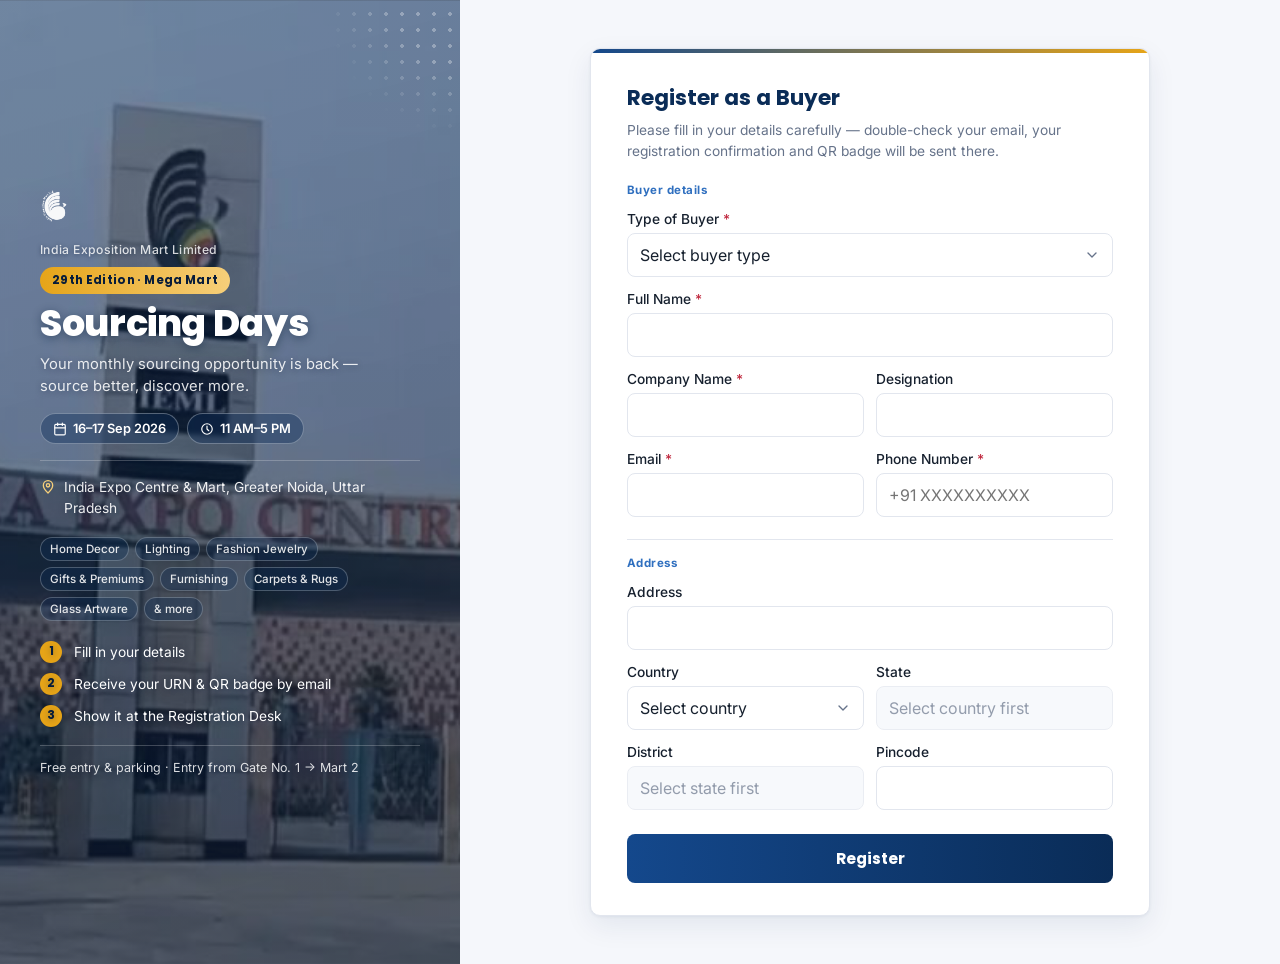
==== frontend-martdays/index.html @ 084cf0b5 "Fixing the styles" ====
<!DOCTYPE html>
<html lang="en">
<head>
  <meta charset="UTF-8" />
  <meta name="viewport" content="width=device-width, initial-scale=1.0, viewport-fit=cover" />
  <meta name="theme-color" content="#0a2c57" />
  <title>IEML Mart Sourcing Days — Buyer Registration</title>
  <link rel="icon" type="image/png" href="assets/ieml-logo.png" />
  <link rel="preconnect" href="https://fonts.googleapis.com" />
  <link rel="preconnect" href="https://fonts.gstatic.com" crossorigin />
  <link href="https://fonts.googleapis.com/css2?family=Poppins:wght@500;600;700;800&family=Inter:wght@400;500;600;700&display=swap" rel="stylesheet" />
  <link rel="stylesheet" href="css/style.css" />
</head>
<body>

  <div class="shell">

    <!-- IDENTITY PANEL -->
    <aside class="identity">
      <div class="identity-dots" aria-hidden="true"></div>

      <div class="identity-inner">
        <img src="assets/ieml-logo.png" alt="IEML" class="identity-logo" onerror="this.style.display='none'" />

        <p class="identity-kicker">India Exposition Mart Limited</p>

        <span class="identity-badge">29th Edition · Mega Mart</span>

        <h1 class="identity-title">Sourcing Days</h1>
        <p class="identity-tagline">Your monthly sourcing opportunity is back — source better, discover more.</p>

        <div class="identity-chips">
          <span class="chip chip-fill">
            <svg viewBox="0 0 24 24" fill="none" stroke="currentColor" stroke-width="2" stroke-linecap="round" stroke-linejoin="round"><rect x="3" y="4" width="18" height="18" rx="2"/><path d="M16 2v4M8 2v4M3 10h18"/></svg>
            16&ndash;17 Sep 2026
          </span>
          <span class="chip chip-fill">
            <svg viewBox="0 0 24 24" fill="none" stroke="currentColor" stroke-width="2" stroke-linecap="round" stroke-linejoin="round"><circle cx="12" cy="12" r="9"/><path d="M12 7v5l3 3"/></svg>
            11 AM&ndash;5 PM
          </span>
        </div>

        <p class="identity-venue">
          <svg viewBox="0 0 24 24" fill="none" stroke="currentColor" stroke-width="2" stroke-linecap="round" stroke-linejoin="round"><path d="M12 21s7-6.1 7-11.5A7 7 0 0 0 5 9.5C5 14.9 12 21 12 21Z"/><circle cx="12" cy="9.5" r="2.5"/></svg>
          India Expo Centre &amp; Mart, Greater Noida, Uttar Pradesh
        </p>

        <div class="identity-categories">
          <span class="tag">Home Decor</span>
          <span class="tag">Lighting</span>
          <span class="tag">Fashion Jewelry</span>
          <span class="tag">Gifts &amp; Premiums</span>
          <span class="tag">Furnishing</span>
          <span class="tag">Carpets &amp; Rugs</span>
          <span class="tag">Glass Artware</span>
          <span class="tag">&amp; more</span>
        </div>

        <ol class="identity-steps">
          <li><span>1</span>Fill in your details</li>
          <li><span>2</span>Receive your URN &amp; QR badge by email</li>
          <li><span>3</span>Show it at the Registration Desk</li>
        </ol>

        <p class="identity-footer">Free entry &amp; parking · Entry from Gate No. 1 → Mart 2</p>
      </div>
    </aside>


    <!-- FORM PANEL -->
    <main class="panel">

      <section class="card" id="form-section">
        <h2>Register as a Buyer</h2>
        <p class="hint">Please fill in your details carefully — double-check your email, your registration confirmation and QR badge will be sent there.</p>

        <form id="register-form" novalidate>

          <div class="fieldset">
            <p class="fieldset-title">Buyer details</p>

            <label for="buyer_type">Type of Buyer <span class="req">*</span></label>
            <select id="buyer_type" name="buyer_type" required>
              <option value="" disabled selected>Select buyer type</option>
              <option value="Overseas buyers">Overseas buyers</option>
              <option value="Domestic volume buyers">Domestic volume buyers</option>
              <option value="Buying/Sourcing consultants">Buying/Sourcing consultants</option>
            </select>

            <label for="full_name">Full Name <span class="req">*</span></label>
            <input type="text" id="full_name" name="full_name" required maxlength="200" />

            <div class="form-row">
              <div>
                <label for="company_name">Company Name <span class="req">*</span></label>
                <input type="text" id="company_name" name="company_name" required maxlength="200" />
              </div>
              <div>
                <label for="designation">Designation</label>
                <input type="text" id="designation" name="designation" maxlength="200" />
              </div>
            </div>

            <div class="form-row">
              <div>
                <label for="email">Email <span class="req">*</span></label>
                <input type="email" id="email" name="email" required maxlength="200" />
              </div>
              <div>
                <label for="phone_number">Phone Number <span class="req">*</span></label>
                <input type="tel" id="phone_number" name="phone_number" required maxlength="20" placeholder="+91 XXXXXXXXXX" />
              </div>
            </div>
          </div>

          <div class="fieldset">
            <p class="fieldset-title">Address</p>

            <label for="address">Address</label>
            <input type="text" id="address" name="address" maxlength="500" />

            <div class="form-row">
              <div>
                <label for="country">Country</label>
                <select id="country" name="country">
                  <option value="" selected>Select country</option>
                </select>
              </div>
              <div>
                <label>State</label>
                <select id="state-select" disabled>
                  <option value="" selected>Select country first</option>
                </select>
                <input type="text" id="state-text" class="hidden" maxlength="100" placeholder="Enter state" />
              </div>
            </div>

            <div class="form-row">
              <div>
                <label>District</label>
                <select id="district-select" disabled>
                  <option value="" selected>Select state first</option>
                </select>
                <input type="text" id="district-text" class="hidden" maxlength="100" placeholder="Enter district" />
              </div>
              <div>
                <label for="pincode">Pincode</label>
                <input type="text" id="pincode" name="pincode" maxlength="20" />
              </div>
            </div>
          </div>

          <div id="form-error" class="form-error hidden"></div>

          <button type="submit" id="submit-btn" class="btn btn-primary btn-full">Register</button>
        </form>
      </section>

      <!-- SUCCESS -->
      <section class="card hidden" id="success-section">
        <div class="success-icon">✅</div>
        <h2>Registration Successful</h2>
        <p>Thank you, <strong id="success-name"></strong>! Your registration for IEML Mart Sourcing Days is confirmed.</p>
        <div class="urn-box">
          <span class="urn-label">Your Registration Number (URN)</span>
          <span class="urn-value" id="success-urn"></span>
        </div>
        <p class="hint">Please save this number. It will also be sent to <strong id="success-email"></strong> along with your QR badge.</p>
      </section>

    </main>
  </div>

  <script src="js/config.js"></script>
  <script src="js/location-data.js"></script>
  <script src="js/app.js"></script>
</body>
</html>
---- frontend-martdays/css/style.css ----
/* ==========================================================
   IEML Mart Sourcing Days — Public Registration Form
   Identity: IEML's own brand blue (from the India Exposition
   Mart Ltd. logo) + warm gold accent, paired with a bold
   rounded display face for the event identity and a clean
   sans for the working form itself.
   ========================================================== */

   :root {
    --blue: #14488c;
    --blue-dark: #0a2c57;
    --blue-deep: #071c3a;
    --blue-mid: #2f6fbf;
    --gold: #e6a418;
    --gold-soft: #f6cf7a;
    --success: #1a7a4c;
    --danger: #c0293f;
  
    --paper: #f5f7fb;
    --card-bg: #ffffff;
    --border: #e2e6ee;
    --ink: #16202e;
    --ink-muted: #66738a;
  
    --radius: 10px;
    --radius-sm: 8px;
    --shadow: 0 1px 3px rgba(10, 44, 87, 0.06), 0 10px 28px rgba(10, 44, 87, 0.08);
  
    --display: "Poppins", "Segoe UI", sans-serif;
    --sans: "Inter", -apple-system, BlinkMacSystemFont, "Segoe UI", Roboto, Arial, sans-serif;
  }
  
  * { box-sizing: border-box; -webkit-tap-highlight-color: transparent; }
  html { -webkit-text-size-adjust: 100%; text-size-adjust: 100%; }
  
  body {
    margin: 0;
    width: 100%;
    overflow-x: hidden;
    font-family: var(--sans);
    background: var(--paper);
    color: var(--ink);
  }
  
  /* ---------------- Shell / two-panel layout ---------------- */
  
  .shell {
    display: flex;
    flex-direction: column;
    min-height: 100vh;
  }
  
  .identity {
    position: relative;
    overflow: hidden;
    background: var(--blue-dark);
    /* Real gate photo, only lightly darkened this time — just enough
       blue tint for text contrast, photo stays clearly visible.
       Local asset, scoped to .identity only. */
    background-image:
      linear-gradient(165deg, rgba(10, 44, 87, 0.56) 0%, rgba(7, 28, 58, 0.64) 100%),
      url("../assets/expo-mart-gate.png");
    background-size: cover;
    background-position: center;
    color: #fff;
    padding: 28px 20px calc(28px + env(safe-area-inset-bottom));
    padding-top: calc(28px + env(safe-area-inset-top));
  }
  
  /* Soft decorative dot grid in the top-right corner. Purely
     ambient — never sits over text. */
  .identity-dots {
    position: absolute;
    top: -10px;
    right: -10px;
    width: 140px;
    height: 140px;
    background-image: radial-gradient(rgba(255, 255, 255, 0.3) 1.6px, transparent 1.6px);
    background-size: 16px 16px;
    -webkit-mask-image: radial-gradient(circle at top right, #000 40%, transparent 75%);
    mask-image: radial-gradient(circle at top right, #000 40%, transparent 75%);
    pointer-events: none;
  }
  
  .identity-inner {
    position: relative;
    max-width: 560px;
    margin: 0 auto;
  }
  
  .identity-logo {
    height: 32px;
    width: auto;
    margin-bottom: 16px;
    filter: brightness(0) invert(1);
    opacity: 0.95;
  }
  
  .identity-kicker {
    margin: 0 0 10px;
    font-size: 0.76rem;
    letter-spacing: 0.03em;
    color: rgba(255, 255, 255, 0.82);
    font-weight: 500;
    text-shadow: 0 1px 4px rgba(7, 28, 58, 0.5);
  }
  
  .identity-badge {
    display: inline-block;
    margin-bottom: 10px;
    padding: 5px 12px;
    border-radius: 999px;
    background: linear-gradient(90deg, var(--gold) 0%, var(--gold-soft) 100%);
    color: var(--blue-deep);
    font-family: var(--display);
    font-size: 0.72rem;
    font-weight: 700;
    letter-spacing: 0.03em;
  }
  
  .identity-title {
    font-family: var(--display);
    font-weight: 800;
    font-size: 2.3rem;
    line-height: 1.08;
    letter-spacing: -0.01em;
    margin: 0 0 10px;
    text-shadow: 0 2px 10px rgba(7, 28, 58, 0.45);
  }
  
  .identity-tagline {
    margin: 0 0 16px;
    max-width: 40ch;
    font-size: 0.92rem;
    line-height: 1.5;
    color: rgba(255, 255, 255, 0.88);
    text-shadow: 0 1px 6px rgba(7, 28, 58, 0.4);
  }
  
  /* Small framed photo — a genuine venue shot, kept at its own
     natural size and cropped into a wide card rather than
     stretched full-bleed (it's a small source image; blowing it
     up any further would look soft/pixelated). */
  
  .identity-chips {
    display: flex;
    flex-wrap: wrap;
    gap: 8px;
    margin-bottom: 16px;
  }
  
  .chip {
    display: inline-flex;
    align-items: center;
    gap: 6px;
    font-family: var(--sans);
    font-weight: 600;
    font-size: 0.8rem;
    padding: 7px 12px;
    border-radius: 999px;
  }
  
  .chip svg { width: 14px; height: 14px; flex-shrink: 0; }
  
  .chip-fill {
    background: rgba(10, 44, 87, 0.4);
    border: 1px solid rgba(255, 255, 255, 0.3);
    color: #fff;
    -webkit-backdrop-filter: blur(2px);
    backdrop-filter: blur(2px);
  }
  
  .identity-venue {
    display: flex;
    align-items: flex-start;
    gap: 8px;
    margin: 0 0 18px;
    padding-top: 16px;
    border-top: 1px solid rgba(255, 255, 255, 0.22);
    font-size: 0.86rem;
    line-height: 1.5;
    color: rgba(255, 255, 255, 0.92);
    text-shadow: 0 1px 6px rgba(7, 28, 58, 0.4);
  }
  
  .identity-venue svg {
    width: 16px;
    height: 16px;
    flex-shrink: 0;
    margin-top: 2px;
    color: var(--gold-soft);
  }
  
  .identity-categories {
    display: flex;
    flex-wrap: wrap;
    gap: 6px;
    margin-bottom: 20px;
  }
  
  .identity-categories .tag {
    font-size: 0.72rem;
    font-weight: 500;
    padding: 4px 9px;
    border-radius: 999px;
    background: rgba(10, 44, 87, 0.32);
    border: 1px solid rgba(255, 255, 255, 0.24);
    color: rgba(255, 255, 255, 0.88);
  }
  
  .identity-steps {
    list-style: none;
    margin: 0 0 18px;
    padding: 0;
    display: flex;
    flex-direction: column;
    gap: 10px;
  }
  
  .identity-steps li {
    display: flex;
    align-items: center;
    gap: 12px;
    font-size: 0.86rem;
    color: #fff;
    text-shadow: 0 1px 6px rgba(7, 28, 58, 0.4);
  }
  
  .identity-steps span {
    flex-shrink: 0;
    width: 22px;
    height: 22px;
    border-radius: 50%;
    background: var(--gold);
    color: var(--blue-deep);
    font-family: var(--display);
    font-weight: 700;
    font-size: 0.74rem;
    display: flex;
    align-items: center;
    justify-content: center;
  }
  
  .identity-footer {
    margin: 0;
    padding-top: 14px;
    border-top: 1px solid rgba(255, 255, 255, 0.22);
    font-size: 0.78rem;
    color: rgba(255, 255, 255, 0.85);
    text-shadow: 0 1px 6px rgba(7, 28, 58, 0.4);
  }
  
  .panel {
    flex: 1;
    padding: 20px 16px calc(40px + env(safe-area-inset-bottom));
    padding-left: calc(16px + env(safe-area-inset-left));
    padding-right: calc(16px + env(safe-area-inset-right));
  }
  
  /* ---------------- Card / form ---------------- */
  
  .card {
    position: relative;
    max-width: 560px;
    margin: 0 auto;
    background: var(--card-bg);
    border: 1px solid var(--border);
    border-radius: var(--radius);
    box-shadow: var(--shadow);
    padding: 24px 20px;
    overflow: hidden;
  }
  
  .card::before {
    content: "";
    position: absolute;
    top: 0; left: 0; right: 0;
    height: 4px;
    background: linear-gradient(90deg, var(--blue) 0%, var(--gold) 100%);
  }
  
  .card h2 {
    margin: 0 0 6px;
    font-family: var(--display);
    font-weight: 700;
    font-size: 1.35rem;
    color: var(--blue-dark);
  }
  
  .hint {
    color: var(--ink-muted);
    font-size: 0.86rem;
    line-height: 1.5;
    margin: 0 0 4px;
  }
  
  .fieldset {
    margin-top: 22px;
    padding-top: 16px;
    border-top: 1px solid var(--border);
  }
  
  .fieldset:first-of-type {
    border-top: none;
    padding-top: 0;
  }
  
  .fieldset-title {
    margin: 0 0 4px;
    font-size: 0.72rem;
    font-weight: 700;
    letter-spacing: 0.04em;
    color: var(--blue-mid);
  }
  
  label {
    display: block;
    margin: 14px 0 6px;
    font-size: 0.86rem;
    font-weight: 500;
    color: var(--ink);
  }
  
  .req { color: var(--danger); }
  
  input, select {
    width: 100%;
    min-height: 44px;
    padding: 10px 12px;
    border: 1px solid var(--border);
    border-radius: var(--radius-sm);
    font-size: 16px; /* keeps iOS Safari from auto-zooming on focus */
    font-family: inherit;
    background: #fff;
    color: var(--ink);
    -webkit-appearance: none;
    appearance: none;
  }
  
  select {
    background-image: url("data:image/svg+xml;charset=UTF-8,%3Csvg xmlns='http://www.w3.org/2000/svg' viewBox='0 0 24 24' fill='none' stroke='%2366738a' stroke-width='2' stroke-linecap='round' stroke-linejoin='round'%3E%3Cpolyline points='6 9 12 15 18 9'%3E%3C/polyline%3E%3C/svg%3E");
    background-repeat: no-repeat;
    background-position: right 12px center;
    background-size: 16px;
    padding-right: 34px;
  }
  
  input:focus, select:focus {
    outline: none;
    border-color: var(--blue-mid);
    box-shadow: 0 0 0 3px rgba(20, 72, 140, 0.1);
  }
  
  input:disabled, select:disabled {
    background: var(--paper);
    color: var(--ink-muted);
    cursor: not-allowed;
  }
  
  .form-row {
    display: grid;
    grid-template-columns: 1fr 1fr;
    gap: 12px;
  }
  
  .btn {
    cursor: pointer;
    border: none;
    border-radius: var(--radius-sm);
    padding: 13px 20px;
    min-height: 48px;
    font-size: 0.96rem;
    font-weight: 700;
    font-family: var(--display);
    touch-action: manipulation;
    transition: filter 0.15s ease, transform 0.05s ease;
  }
  
  .btn-primary {
    background: linear-gradient(90deg, var(--blue) 0%, var(--blue-dark) 100%);
    color: #fff;
  }
  
  .btn-primary:hover { filter: brightness(1.1); }
  .btn-primary:active { transform: translateY(1px); }
  
  .btn-primary:disabled {
    opacity: 0.6;
    cursor: not-allowed;
  }
  
  .btn-full {
    width: 100%;
    margin-top: 24px;
  }
  
  .form-error {
    margin-top: 14px;
    padding: 10px 12px;
    border-radius: var(--radius-sm);
    background: #fdecee;
    border: 1px solid #f3c2c9;
    color: var(--danger);
    font-size: 0.88rem;
  }
  
  .hidden { display: none !important; }
  
  /* ---------------- Success ---------------- */
  
  .success-icon {
    font-size: 2.2rem;
    text-align: center;
  }
  
  #success-section h2 { text-align: center; }
  #success-section p { text-align: center; }
  
  .urn-box {
    margin: 20px 0;
    padding: 18px;
    border-radius: var(--radius);
    background: var(--paper);
    border: 1px dashed var(--gold);
    text-align: center;
  }
  
  .urn-label {
    display: block;
    font-size: 0.76rem;
    letter-spacing: 0.03em;
    color: var(--ink-muted);
    margin-bottom: 8px;
  }
  
  .urn-value {
    display: block;
    font-family: var(--display);
    font-size: 1.7rem;
    font-weight: 700;
    letter-spacing: 1px;
    color: var(--blue-dark);
  }
  
  /* ---------------- Responsive ---------------- */
  
  @media (max-width: 899px) {
    /* Hero-style identity band: shorter, rounded bottom corners,
       photo cropped a touch higher so faces/logos in the source
       photo aren't cut off on a narrow strip. */
    .identity {
      padding: 24px 20px 44px;
      padding-top: calc(24px + env(safe-area-inset-top));
      border-radius: 0 0 22px 22px;
      background-position: center 30%;
    }
  
    .identity-title { font-size: 1.7rem; }
    .identity-tagline { display: none; }
    .identity-photo { display: none; }
    .identity-categories { display: none; }
  
    .identity-venue { margin-bottom: 16px; }
  
    .identity-steps { gap: 8px; margin-bottom: 14px; }
    .identity-steps li { font-size: 0.82rem; }
    .identity-steps span { width: 20px; height: 20px; font-size: 0.72rem; }
  
    .identity-footer { font-size: 0.74rem; }
  
    /* Card floats up over the rounded identity band, like a bottom
       sheet — reads as one deliberate composition on a phone instead
       of two flat stacked blocks. */
    .panel {
      margin-top: -26px;
      padding-top: 0;
    }
  
    .card {
      border-radius: 16px;
      box-shadow: 0 4px 10px rgba(10, 44, 87, 0.1), 0 16px 32px rgba(10, 44, 87, 0.14);
      padding: 22px 18px;
    }
  }
  
  @media (max-width: 480px) {
    .form-row { grid-template-columns: 1fr; }
    .identity { padding-bottom: 38px; }
    .identity-chips { gap: 6px; }
    .chip { font-size: 0.76rem; padding: 6px 10px; }
  }
  
  @media (min-width: 900px) {
    .shell {
      flex-direction: row;
      align-items: stretch;
    }
  
    .identity {
      width: 42%;
      max-width: 460px;
      display: flex;
      align-items: center;
      padding: 48px 40px;
    }
  
    .identity-inner { max-width: none; }
  
    .panel {
      flex: 1;
      display: flex;
      align-items: center;
      justify-content: center;
      padding: 48px 40px;
    }
  
    .card { padding: 32px 36px; }
  }
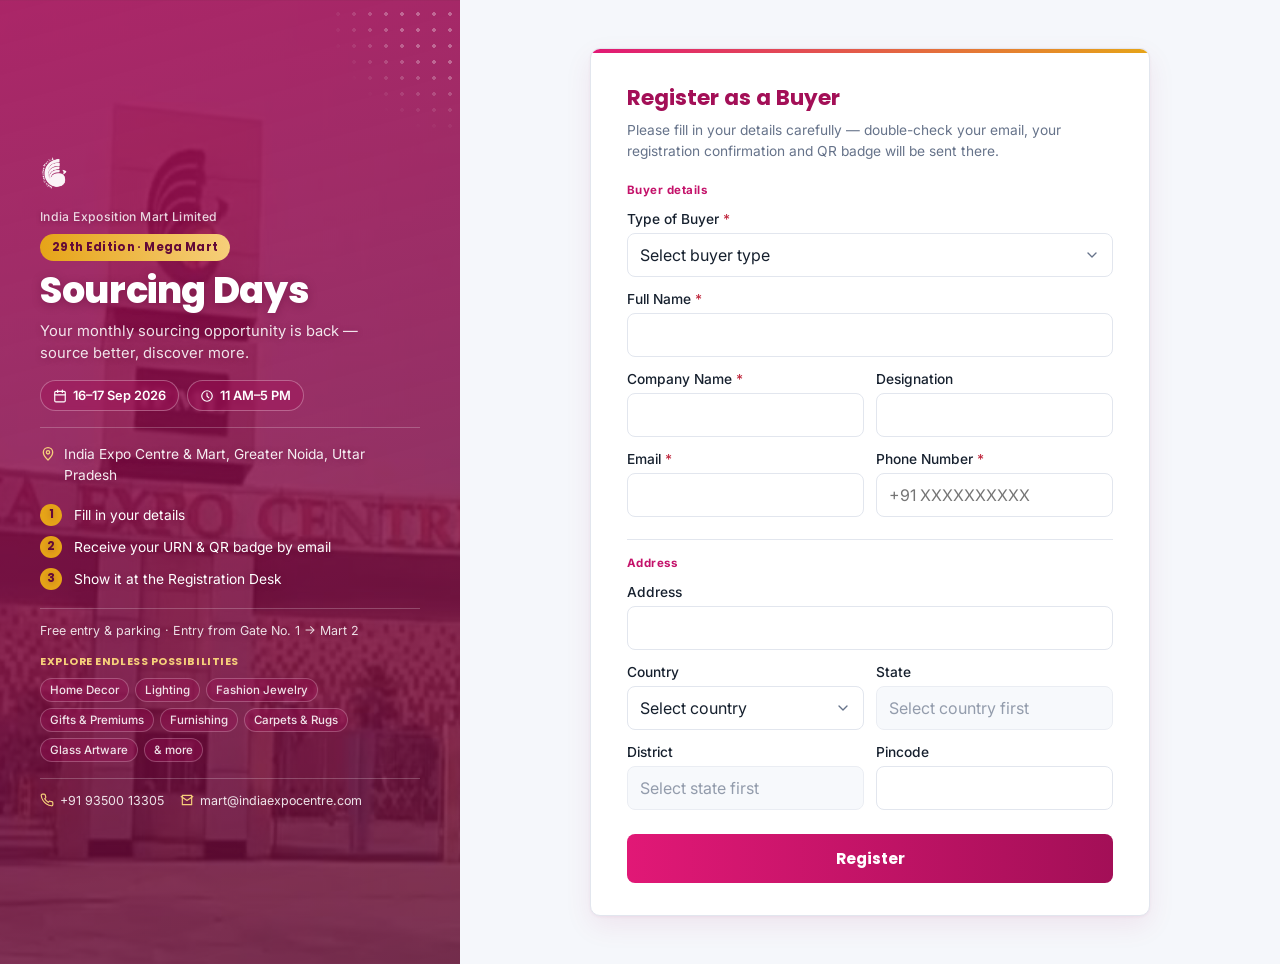
==== commit fee24fb3: "Matching it with the theme of mart days" ====
--- a/frontend-martdays/index.html
+++ b/frontend-martdays/index.html
@@ -45,17 +45,6 @@
           India Expo Centre &amp; Mart, Greater Noida, Uttar Pradesh
         </p>
 
-        <div class="identity-categories">
-          <span class="tag">Home Decor</span>
-          <span class="tag">Lighting</span>
-          <span class="tag">Fashion Jewelry</span>
-          <span class="tag">Gifts &amp; Premiums</span>
-          <span class="tag">Furnishing</span>
-          <span class="tag">Carpets &amp; Rugs</span>
-          <span class="tag">Glass Artware</span>
-          <span class="tag">&amp; more</span>
-        </div>
-
         <ol class="identity-steps">
           <li><span>1</span>Fill in your details</li>
           <li><span>2</span>Receive your URN &amp; QR badge by email</li>
@@ -63,6 +52,31 @@
         </ol>
 
         <p class="identity-footer">Free entry &amp; parking · Entry from Gate No. 1 → Mart 2</p>
+
+        <div class="identity-categories-block">
+          <p class="identity-categories-label">Explore Endless Possibilities</p>
+          <div class="identity-categories">
+            <span class="tag">Home Decor</span>
+            <span class="tag">Lighting</span>
+            <span class="tag">Fashion Jewelry</span>
+            <span class="tag">Gifts &amp; Premiums</span>
+            <span class="tag">Furnishing</span>
+            <span class="tag">Carpets &amp; Rugs</span>
+            <span class="tag">Glass Artware</span>
+            <span class="tag">&amp; more</span>
+          </div>
+        </div>
+
+        <div class="identity-contact">
+          <a href="tel:+919350013305">
+            <svg viewBox="0 0 24 24" fill="none" stroke="currentColor" stroke-width="2" stroke-linecap="round" stroke-linejoin="round"><path d="M22 16.92v3a2 2 0 0 1-2.18 2 19.79 19.79 0 0 1-8.63-3.07 19.5 19.5 0 0 1-6-6 19.79 19.79 0 0 1-3.07-8.67A2 2 0 0 1 4.11 2h3a2 2 0 0 1 2 1.72c.127.96.361 1.903.7 2.81a2 2 0 0 1-.45 2.11L8.09 9.91a16 16 0 0 0 6 6l1.27-1.27a2 2 0 0 1 2.11-.45c.907.339 1.85.573 2.81.7A2 2 0 0 1 22 16.92z"/></svg>
+            +91 93500 13305
+          </a>
+          <a href="mailto:mart@indiaexpocentre.com">
+            <svg viewBox="0 0 24 24" fill="none" stroke="currentColor" stroke-width="2" stroke-linecap="round" stroke-linejoin="round"><path d="M4 4h16v16H4z"/><path d="m22 6-10 7L2 6"/></svg>
+            mart@indiaexpocentre.com
+          </a>
+        </div>
       </div>
     </aside>
 
--- a/frontend-martdays/css/style.css
+++ b/frontend-martdays/css/style.css
@@ -7,10 +7,10 @@
    ========================================================== */
 
    :root {
-    --blue: #14488c;
-    --blue-dark: #0a2c57;
-    --blue-deep: #071c3a;
-    --blue-mid: #2f6fbf;
+    --blue: #e11876;
+    --blue-dark: #a30f57;
+    --blue-deep: #620a38;
+    --blue-mid: #c4126a;
     --gold: #e6a418;
     --gold-soft: #f6cf7a;
     --success: #1a7a4c;
@@ -24,7 +24,7 @@
   
     --radius: 10px;
     --radius-sm: 8px;
-    --shadow: 0 1px 3px rgba(10, 44, 87, 0.06), 0 10px 28px rgba(10, 44, 87, 0.08);
+    --shadow: 0 1px 3px rgba(163, 15, 87, 0.06), 0 10px 28px rgba(163, 15, 87, 0.08);
   
     --display: "Poppins", "Segoe UI", sans-serif;
     --sans: "Inter", -apple-system, BlinkMacSystemFont, "Segoe UI", Roboto, Arial, sans-serif;
@@ -58,7 +58,7 @@
        blue tint for text contrast, photo stays clearly visible.
        Local asset, scoped to .identity only. */
     background-image:
-      linear-gradient(165deg, rgba(10, 44, 87, 0.56) 0%, rgba(7, 28, 58, 0.64) 100%),
+      linear-gradient(165deg, rgba(163, 15, 87, 0.90) 0%, rgba(98, 10, 56, 0.76) 100%),
       url("../assets/expo-mart-gate.png");
     background-size: cover;
     background-position: center;
@@ -102,7 +102,7 @@
     letter-spacing: 0.03em;
     color: rgba(255, 255, 255, 0.82);
     font-weight: 500;
-    text-shadow: 0 1px 4px rgba(7, 28, 58, 0.5);
+    text-shadow: 0 1px 4px rgba(98, 10, 56, 0.5);
   }
   
   .identity-badge {
@@ -125,7 +125,7 @@
     line-height: 1.08;
     letter-spacing: -0.01em;
     margin: 0 0 10px;
-    text-shadow: 0 2px 10px rgba(7, 28, 58, 0.45);
+    text-shadow: 0 2px 10px rgba(98, 10, 56, 0.45);
   }
   
   .identity-tagline {
@@ -134,7 +134,7 @@
     font-size: 0.92rem;
     line-height: 1.5;
     color: rgba(255, 255, 255, 0.88);
-    text-shadow: 0 1px 6px rgba(7, 28, 58, 0.4);
+    text-shadow: 0 1px 6px rgba(98, 10, 56, 0.4);
   }
   
   /* Small framed photo — a genuine venue shot, kept at its own
@@ -163,7 +163,7 @@
   .chip svg { width: 14px; height: 14px; flex-shrink: 0; }
   
   .chip-fill {
-    background: rgba(10, 44, 87, 0.4);
+    background: rgba(163, 15, 87, 0.4);
     border: 1px solid rgba(255, 255, 255, 0.3);
     color: #fff;
     -webkit-backdrop-filter: blur(2px);
@@ -180,7 +180,7 @@
     font-size: 0.86rem;
     line-height: 1.5;
     color: rgba(255, 255, 255, 0.92);
-    text-shadow: 0 1px 6px rgba(7, 28, 58, 0.4);
+    text-shadow: 0 1px 6px rgba(98, 10, 56, 0.4);
   }
   
   .identity-venue svg {
@@ -195,7 +195,6 @@
     display: flex;
     flex-wrap: wrap;
     gap: 6px;
-    margin-bottom: 20px;
   }
   
   .identity-categories .tag {
@@ -203,7 +202,7 @@
     font-weight: 500;
     padding: 4px 9px;
     border-radius: 999px;
-    background: rgba(10, 44, 87, 0.32);
+    background: rgba(163, 15, 87, 0.32);
     border: 1px solid rgba(255, 255, 255, 0.24);
     color: rgba(255, 255, 255, 0.88);
   }
@@ -223,7 +222,7 @@
     gap: 12px;
     font-size: 0.86rem;
     color: #fff;
-    text-shadow: 0 1px 6px rgba(7, 28, 58, 0.4);
+    text-shadow: 0 1px 6px rgba(98, 10, 56, 0.4);
   }
   
   .identity-steps span {
@@ -242,14 +241,54 @@
   }
   
   .identity-footer {
-    margin: 0;
+    margin: 0 0 16px;
     padding-top: 14px;
     border-top: 1px solid rgba(255, 255, 255, 0.22);
     font-size: 0.78rem;
     color: rgba(255, 255, 255, 0.85);
-    text-shadow: 0 1px 6px rgba(7, 28, 58, 0.4);
-  }
-  
+    text-shadow: 0 1px 6px rgba(98, 10, 56, 0.4);
+  }
+
+  .identity-categories-block {
+    margin-bottom: 16px;
+  }
+
+  .identity-categories-label {
+    margin: 0 0 8px;
+    font-family: var(--display);
+    font-size: 0.68rem;
+    font-weight: 700;
+    letter-spacing: 0.05em;
+    text-transform: uppercase;
+    color: var(--gold-soft);
+  }
+
+  .identity-contact {
+    display: flex;
+    flex-wrap: wrap;
+    gap: 4px 16px;
+    padding-top: 14px;
+    border-top: 1px solid rgba(255, 255, 255, 0.22);
+  }
+
+  .identity-contact a {
+    display: inline-flex;
+    align-items: center;
+    gap: 6px;
+    font-size: 0.78rem;
+    color: rgba(255, 255, 255, 0.88);
+    text-decoration: none;
+  }
+
+  .identity-contact a:hover { color: #fff; }
+
+  .identity-contact svg {
+    width: 14px;
+    height: 14px;
+    flex-shrink: 0;
+    color: var(--gold-soft);
+  }
+
   .panel {
     flex: 1;
     padding: 20px 16px calc(40px + env(safe-area-inset-bottom));
@@ -458,7 +497,8 @@
     .identity-title { font-size: 1.7rem; }
     .identity-tagline { display: none; }
     .identity-photo { display: none; }
-    .identity-categories { display: none; }
+    .identity-categories-block { display: none; }
+    .identity-contact { display: none; }
   
     .identity-venue { margin-bottom: 16px; }
   
@@ -478,7 +518,7 @@
   
     .card {
       border-radius: 16px;
-      box-shadow: 0 4px 10px rgba(10, 44, 87, 0.1), 0 16px 32px rgba(10, 44, 87, 0.14);
+      box-shadow: 0 4px 10px rgba(163, 15, 87, 0.1), 0 16px 32px rgba(163, 15, 87, 0.14);
       padding: 22px 18px;
     }
   }
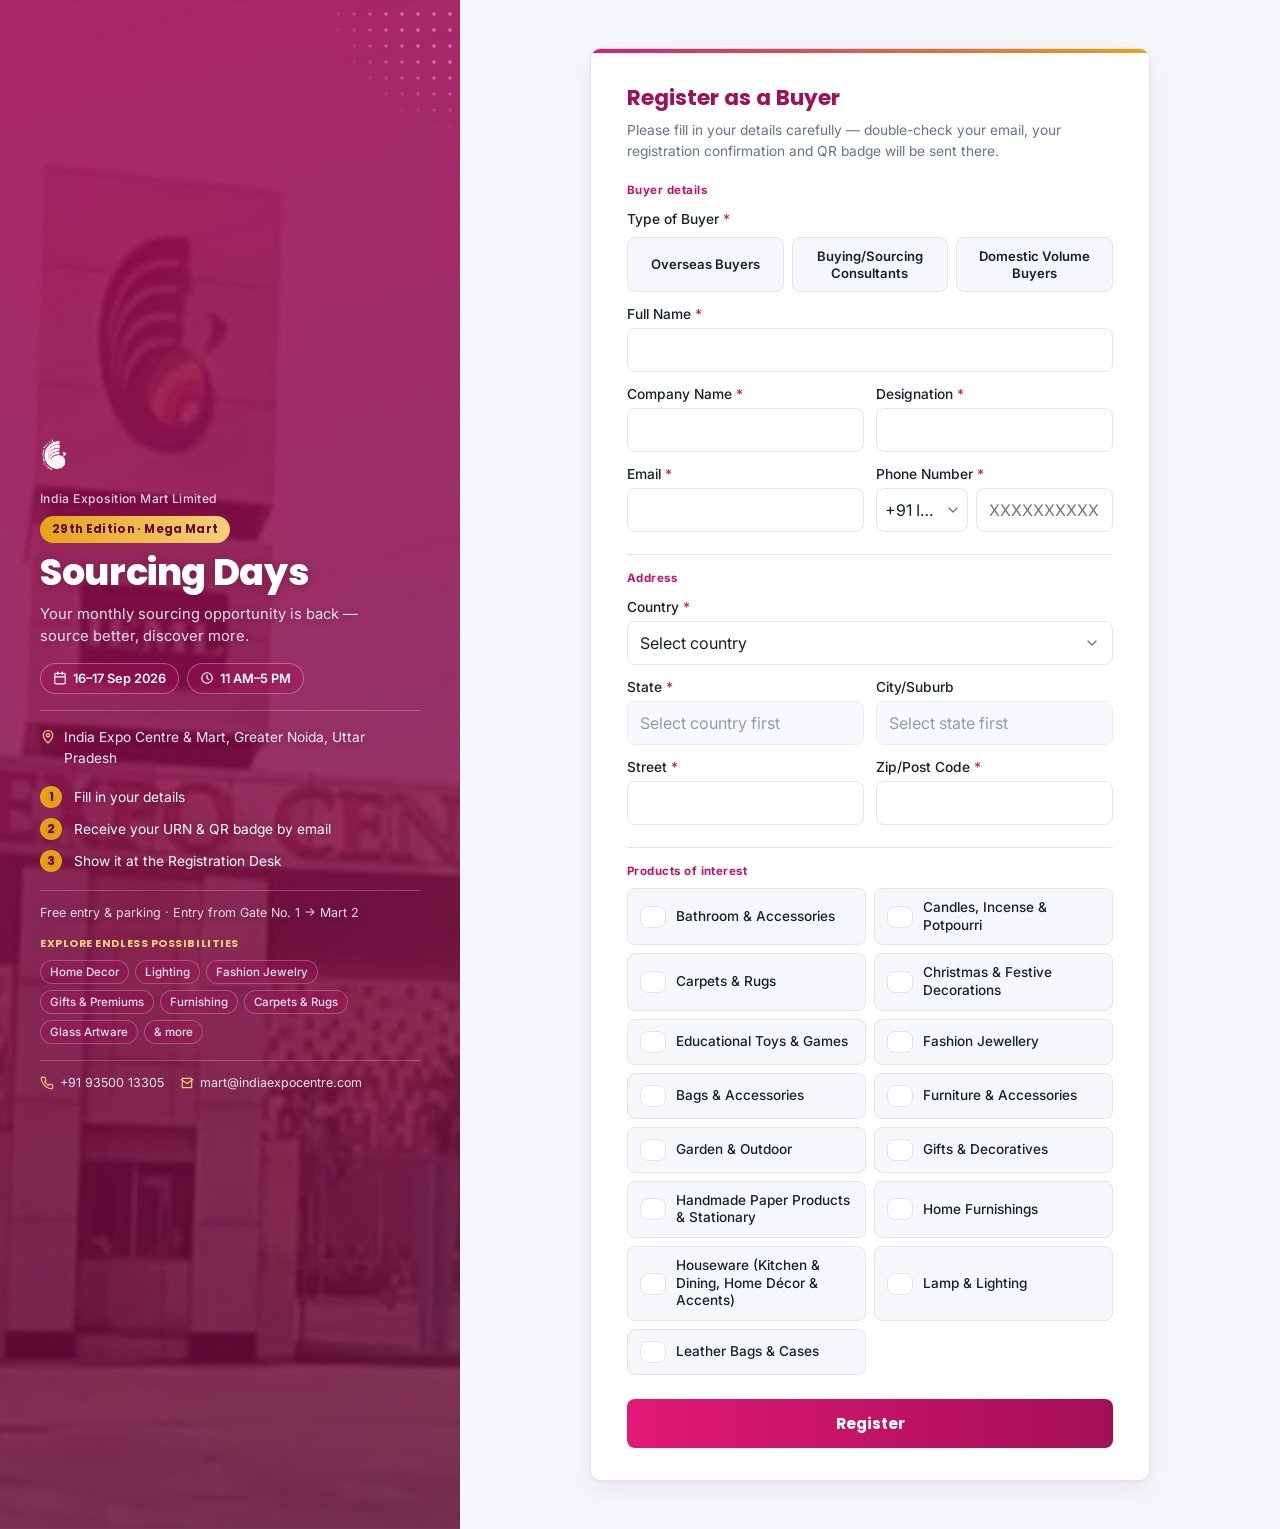
==== commit 010d9c76: "Updating the fields of the registration form" ====
--- a/frontend-martdays/index.html
+++ b/frontend-martdays/index.html
@@ -93,13 +93,18 @@
           <div class="fieldset">
             <p class="fieldset-title">Buyer details</p>
 
-            <label for="buyer_type">Type of Buyer <span class="req">*</span></label>
-            <select id="buyer_type" name="buyer_type" required>
-              <option value="" disabled selected>Select buyer type</option>
-              <option value="Overseas buyers">Overseas buyers</option>
-              <option value="Domestic volume buyers">Domestic volume buyers</option>
-              <option value="Buying/Sourcing consultants">Buying/Sourcing consultants</option>
-            </select>
+            <label id="buyer-type-label">Type of Buyer <span class="req">*</span></label>
+            <div class="buyer-toggle" role="radiogroup" aria-labelledby="buyer-type-label">
+              <input type="radio" id="buyer_type_overseas" name="buyer_type" value="Overseas buyers" required />
+              <label for="buyer_type_overseas" class="buyer-toggle-opt">Overseas Buyers</label>
+
+              <input type="radio" id="buyer_type_consultant" name="buyer_type" value="Buying/Sourcing consultants" />
+              <label for="buyer_type_consultant" class="buyer-toggle-opt">Buying/Sourcing Consultants</label>
+
+              <input type="radio" id="buyer_type_domestic" name="buyer_type" value="Domestic volume buyers" />
+              <label for="buyer_type_domestic" class="buyer-toggle-opt">Domestic Volume Buyers</label>
+            </div>
+            <p class="field-note hidden" id="buyer-type-note">Please select a buyer type to continue.</p>
 
             <label for="full_name">Full Name <span class="req">*</span></label>
             <input type="text" id="full_name" name="full_name" required maxlength="200" />
@@ -110,8 +115,8 @@
                 <input type="text" id="company_name" name="company_name" required maxlength="200" />
               </div>
               <div>
-                <label for="designation">Designation</label>
-                <input type="text" id="designation" name="designation" maxlength="200" />
+                <label for="designation">Designation <span class="req">*</span></label>
+                <input type="text" id="designation" name="designation" required maxlength="200" />
               </div>
             </div>
 
@@ -122,7 +127,10 @@
               </div>
               <div>
                 <label for="phone_number">Phone Number <span class="req">*</span></label>
-                <input type="tel" id="phone_number" name="phone_number" required maxlength="20" placeholder="+91 XXXXXXXXXX" />
+                <div class="phone-row">
+                  <select id="phone_dial_code" aria-label="Country dial code"></select>
+                  <input type="tel" id="phone_number" name="phone_number" required maxlength="20" placeholder="XXXXXXXXXX" />
+                </div>
               </div>
             </div>
           </div>
@@ -130,37 +138,121 @@
           <div class="fieldset">
             <p class="fieldset-title">Address</p>
 
-            <label for="address">Address</label>
-            <input type="text" id="address" name="address" maxlength="500" />
-
-            <div class="form-row">
-              <div>
-                <label for="country">Country</label>
-                <select id="country" name="country">
-                  <option value="" selected>Select country</option>
-                </select>
-              </div>
-              <div>
-                <label>State</label>
-                <select id="state-select" disabled>
+            <label for="country">Country <span class="req">*</span></label>
+            <select id="country" name="country" required>
+              <option value="" selected>Select country</option>
+            </select>
+
+            <div class="form-row">
+              <div>
+                <label>State <span class="req">*</span></label>
+                <select id="state-select" disabled required>
                   <option value="" selected>Select country first</option>
                 </select>
                 <input type="text" id="state-text" class="hidden" maxlength="100" placeholder="Enter state" />
               </div>
-            </div>
-
-            <div class="form-row">
-              <div>
-                <label>District</label>
+              <div>
+                <label>City/Suburb</label>
                 <select id="district-select" disabled>
                   <option value="" selected>Select state first</option>
                 </select>
-                <input type="text" id="district-text" class="hidden" maxlength="100" placeholder="Enter district" />
-              </div>
-              <div>
-                <label for="pincode">Pincode</label>
-                <input type="text" id="pincode" name="pincode" maxlength="20" />
-              </div>
+                <input type="text" id="district-text" class="hidden" maxlength="100" placeholder="Enter city/suburb" />
+              </div>
+            </div>
+
+            <div class="form-row">
+              <div>
+                <label for="street">Street <span class="req">*</span></label>
+                <input type="text" id="street" name="street" required maxlength="500" />
+              </div>
+              <div>
+                <label for="pincode">Zip/Post Code <span class="req">*</span></label>
+                <input type="text" id="pincode" name="pincode" required maxlength="20" />
+              </div>
+            </div>
+          </div>
+
+          <!-- OVERSEAS BUYERS ONLY -->
+          <div class="fieldset hidden" id="fieldset-overseas">
+            <p class="fieldset-title">Business details</p>
+
+            <label>Nature of business <span class="req">*</span></label>
+            <div class="check-grid" id="nob-overseas" data-group="nature_of_business">
+              <label class="check-tile"><input type="checkbox" value="Wholesaler" /><span>Wholesaler</span></label>
+              <label class="check-tile"><input type="checkbox" value="Agent" /><span>Agent</span></label>
+              <label class="check-tile"><input type="checkbox" value="Distributor" /><span>Distributor</span></label>
+              <label class="check-tile"><input type="checkbox" value="Buying Consultant" /><span>Buying Consultant</span></label>
+              <label class="check-tile"><input type="checkbox" value="E-tailor/Online Retail" /><span>E-tailor/Online Retail</span></label>
+              <label class="check-tile"><input type="checkbox" value="Sales Representative" /><span>Sales Representative</span></label>
+              <label class="check-tile"><input type="checkbox" value="Retail Store" /><span>Retail Store</span></label>
+              <label class="check-tile"><input type="checkbox" value="Other" /><span>Other</span></label>
+            </div>
+
+            <label for="annual_turnover">Annual Turnover in USD (2024) <span class="req">*</span></label>
+            <input type="text" id="annual_turnover" name="annual_turnover" maxlength="100" placeholder="e.g. 500,000" />
+          </div>
+
+          <!-- DOMESTIC VOLUME BUYERS ONLY -->
+          <div class="fieldset hidden" id="fieldset-domestic">
+            <p class="fieldset-title">About your visit</p>
+
+            <label>I came to know about the fair through <span class="req">*</span></label>
+            <div class="check-grid" id="known-through" data-group="known_through">
+              <label class="check-tile"><input type="checkbox" value="Advertisement" /><span>Advertisement</span></label>
+              <label class="check-tile"><input type="checkbox" value="Phone call from organiser" /><span>Phone call from organiser</span></label>
+              <label class="check-tile"><input type="checkbox" value="Email from organiser" /><span>Email from organiser</span></label>
+              <label class="check-tile"><input type="checkbox" value="IHGF Delhi Fair website" /><span>IHGF Delhi Fair website</span></label>
+              <label class="check-tile"><input type="checkbox" value="Invitation by Exhibitors" /><span>Invitation by Exhibitors</span></label>
+              <label class="check-tile"><input type="checkbox" value="Social media" /><span>Social media</span></label>
+              <label class="check-tile"><input type="checkbox" value="Invitation from India Representative / buying agent in India" /><span>Invitation from India Representative / buying agent in India</span></label>
+            </div>
+
+            <p class="fieldset-title fieldset-title-spaced">Nature of business</p>
+            <label class="visually-hidden-label">Nature of business <span class="req">*</span></label>
+            <div class="check-grid" id="nob-domestic" data-group="nature_of_business">
+              <label class="check-tile"><input type="checkbox" value="Wholesaler" /><span>Wholesaler</span></label>
+              <label class="check-tile"><input type="checkbox" value="Consultants" /><span>Consultants</span></label>
+              <label class="check-tile"><input type="checkbox" value="Distributor" /><span>Distributor</span></label>
+              <label class="check-tile"><input type="checkbox" value="Retail Store" /><span>Retail Store</span></label>
+              <label class="check-tile"><input type="checkbox" value="E-tailor/Online Retail" /><span>E-tailor/Online Retail</span></label>
+              <label class="check-tile"><input type="checkbox" value="Bulk Consumer" /><span>Bulk Consumer</span></label>
+              <label class="check-tile"><input type="checkbox" value="Student / Intern" /><span>Student / Intern</span></label>
+              <label class="check-tile"><input type="checkbox" value="Designer" /><span>Designer</span></label>
+              <label class="check-tile"><input type="checkbox" value="Shopkeeper" /><span>Shopkeeper</span></label>
+              <label class="check-tile"><input type="checkbox" value="Architect / Builders" /><span>Architect / Builders</span></label>
+              <label class="check-tile"><input type="checkbox" value="Hospitality business" /><span>Hospitality business</span></label>
+              <label class="check-tile"><input type="checkbox" value="Hotelier" /><span>Hotelier</span></label>
+            </div>
+
+            <label id="online-seller-label">Are you an Online Seller on Ecommerce platforms? <span class="req">*</span></label>
+            <div class="buyer-toggle yesno-toggle" role="radiogroup" aria-labelledby="online-seller-label">
+              <input type="radio" id="online_seller_yes" name="online_seller" value="Yes" />
+              <label for="online_seller_yes" class="buyer-toggle-opt">Yes</label>
+              <input type="radio" id="online_seller_no" name="online_seller" value="No" />
+              <label for="online_seller_no" class="buyer-toggle-opt">No</label>
+            </div>
+          </div>
+
+          <!-- COMMON TO ALL BUYER TYPES -->
+          <div class="fieldset" id="fieldset-products">
+            <p class="fieldset-title">Products of interest</p>
+            <label class="visually-hidden-label">Products of interest <span class="req">*</span></label>
+            <div class="check-grid" id="products-of-interest" data-group="products_of_interest">
+              <label class="check-tile"><input type="checkbox" value="Bathroom & Accessories" /><span>Bathroom &amp; Accessories</span></label>
+              <label class="check-tile"><input type="checkbox" value="Candles, Incense & Potpourri" /><span>Candles, Incense &amp; Potpourri</span></label>
+              <label class="check-tile"><input type="checkbox" value="Carpets & Rugs" /><span>Carpets &amp; Rugs</span></label>
+              <label class="check-tile"><input type="checkbox" value="Christmas & Festive Decorations" /><span>Christmas &amp; Festive Decorations</span></label>
+              <label class="check-tile"><input type="checkbox" value="Educational Toys & Games" /><span>Educational Toys &amp; Games</span></label>
+              <label class="check-tile"><input type="checkbox" value="Fashion Jewellery" /><span>Fashion Jewellery</span></label>
+              <label class="check-tile"><input type="checkbox" value="Bags & Accessories" /><span>Bags &amp; Accessories</span></label>
+              <label class="check-tile"><input type="checkbox" value="Furniture & Accessories" /><span>Furniture &amp; Accessories</span></label>
+              <label class="check-tile"><input type="checkbox" value="Garden & Outdoor" /><span>Garden &amp; Outdoor</span></label>
+              <label class="check-tile"><input type="checkbox" value="Gifts & Decoratives" /><span>Gifts &amp; Decoratives</span></label>
+              <label class="check-tile"><input type="checkbox" value="Handmade Paper Products & Stationary" /><span>Handmade Paper Products &amp; Stationary</span></label>
+              <label class="check-tile"><input type="checkbox" value="Home Furnishings" /><span>Home Furnishings</span></label>
+              <label class="check-tile"><input type="checkbox" value="Houseware (Kitchen & Dining, Home Décor & Accents)" /><span>Houseware (Kitchen &amp; Dining, Home Décor &amp; Accents)</span></label>
+              <label class="check-tile"><input type="checkbox" value="Lamp & Lighting" /><span>Lamp &amp; Lighting</span></label>
+              <label class="check-tile"><input type="checkbox" value="Leather Bags & Cases" /><span>Leather Bags &amp; Cases</span></label>
             </div>
           </div>
 
--- a/frontend-martdays/css/style.css
+++ b/frontend-martdays/css/style.css
@@ -401,6 +401,29 @@
     grid-template-columns: 1fr 1fr;
     gap: 12px;
   }
+
+  /* ---------------- Phone number + dial code ---------------- */
+
+  .phone-row {
+    display: flex;
+    gap: 8px;
+  }
+
+  .phone-row #phone_dial_code {
+    flex: 0 0 92px;
+    width: 92px;
+    padding-left: 8px;
+    padding-right: 26px;
+    background-position: right 6px center;
+    text-overflow: ellipsis;
+    white-space: nowrap;
+    overflow: hidden;
+  }
+
+  .phone-row #phone_number {
+    flex: 1;
+    min-width: 0;
+  }
   
   .btn {
     cursor: pointer;
@@ -444,6 +467,134 @@
   }
   
   .hidden { display: none !important; }
+
+  .visually-hidden-label {
+    position: absolute;
+    width: 1px; height: 1px;
+    margin: -1px; padding: 0;
+    overflow: hidden;
+    clip: rect(0, 0, 0, 0);
+    white-space: nowrap;
+    border: 0;
+  }
+
+  .field-note {
+    margin: 6px 0 0;
+    font-size: 0.8rem;
+    color: var(--danger);
+  }
+
+  .fieldset-title-spaced { margin-top: 20px; }
+
+  /* ---------------- Segmented toggle (buyer type / yes-no) ---------------- */
+  /* Real radio inputs, visually hidden — labels ARE the tap targets,
+     so this stays fully keyboard/screen-reader accessible while
+     looking like the tile-style selector from the source form. */
+
+  .buyer-toggle {
+    display: grid;
+    grid-template-columns: repeat(3, 1fr);
+    gap: 8px;
+    margin-top: 10px;
+  }
+
+  .buyer-toggle input[type="radio"] {
+    position: absolute;
+    opacity: 0;
+    width: 1px; height: 1px;
+    pointer-events: none;
+  }
+
+  .buyer-toggle-opt {
+    display: flex;
+    align-items: center;
+    justify-content: center;
+    text-align: center;
+    min-height: 52px;
+    padding: 10px 8px;
+    margin: 0;
+    border: 1.5px solid var(--border);
+    border-radius: var(--radius-sm);
+    background: var(--paper);
+    color: var(--ink);
+    font-size: 0.82rem;
+    font-weight: 600;
+    line-height: 1.25;
+    cursor: pointer;
+    -webkit-user-select: none;
+    user-select: none;
+    transition: border-color 0.15s ease, background 0.15s ease, color 0.15s ease, box-shadow 0.15s ease;
+  }
+
+  .buyer-toggle input[type="radio"]:checked + .buyer-toggle-opt {
+    background: linear-gradient(135deg, var(--blue) 0%, var(--blue-dark) 100%);
+    border-color: var(--blue-dark);
+    color: #fff;
+    box-shadow: 0 4px 12px rgba(163, 15, 87, 0.28);
+  }
+
+  .buyer-toggle input[type="radio"]:focus-visible + .buyer-toggle-opt {
+    outline: 2px solid var(--blue-mid);
+    outline-offset: 2px;
+  }
+
+  .yesno-toggle {
+    grid-template-columns: repeat(2, 1fr);
+    max-width: 260px;
+  }
+
+  /* ---------------- Checkbox tile grid ---------------- */
+  /* Same visual language as .buyer-toggle, but multi-select: a real
+     checkbox per tile, label wraps the whole tile as the tap target
+     (min 44px tall, comfortably thumb-sized on mobile). */
+
+  .check-grid {
+    display: grid;
+    grid-template-columns: 1fr 1fr;
+    gap: 8px;
+    margin-top: 10px;
+  }
+
+  .check-tile {
+    display: flex;
+    align-items: center;
+    gap: 10px;
+    min-height: 46px;
+    padding: 10px 12px;
+    margin: 0;
+    border: 1.5px solid var(--border);
+    border-radius: var(--radius-sm);
+    background: var(--paper);
+    font-size: 0.85rem;
+    font-weight: 500;
+    color: var(--ink);
+    line-height: 1.3;
+    cursor: pointer;
+    -webkit-user-select: none;
+    user-select: none;
+    transition: border-color 0.15s ease, background 0.15s ease, box-shadow 0.15s ease;
+  }
+
+  .check-tile input[type="checkbox"] {
+    flex-shrink: 0;
+    width: 18px;
+    height: 18px;
+    min-height: 0;
+    margin: 0;
+    accent-color: var(--blue-dark);
+    cursor: pointer;
+  }
+
+  .check-tile:has(input:checked) {
+    background: rgba(225, 24, 118, 0.08);
+    border-color: var(--blue-mid);
+    box-shadow: 0 0 0 1px var(--blue-mid) inset;
+  }
+
+  .check-tile:has(input:focus-visible) {
+    outline: 2px solid var(--blue-mid);
+    outline-offset: 2px;
+  }
   
   /* ---------------- Success ---------------- */
   
@@ -528,6 +679,12 @@
     .identity { padding-bottom: 38px; }
     .identity-chips { gap: 6px; }
     .chip { font-size: 0.76rem; padding: 6px 10px; }
+
+    /* One column on small phones — two-up made the longer option
+       labels (ecommerce/hospitality/etc.) cramp and wrap awkwardly. */
+    .check-grid { grid-template-columns: 1fr; }
+    .buyer-toggle:not(.yesno-toggle) { grid-template-columns: 1fr; }
+    .buyer-toggle-opt { min-height: 46px; }
   }
   
   @media (min-width: 900px) {
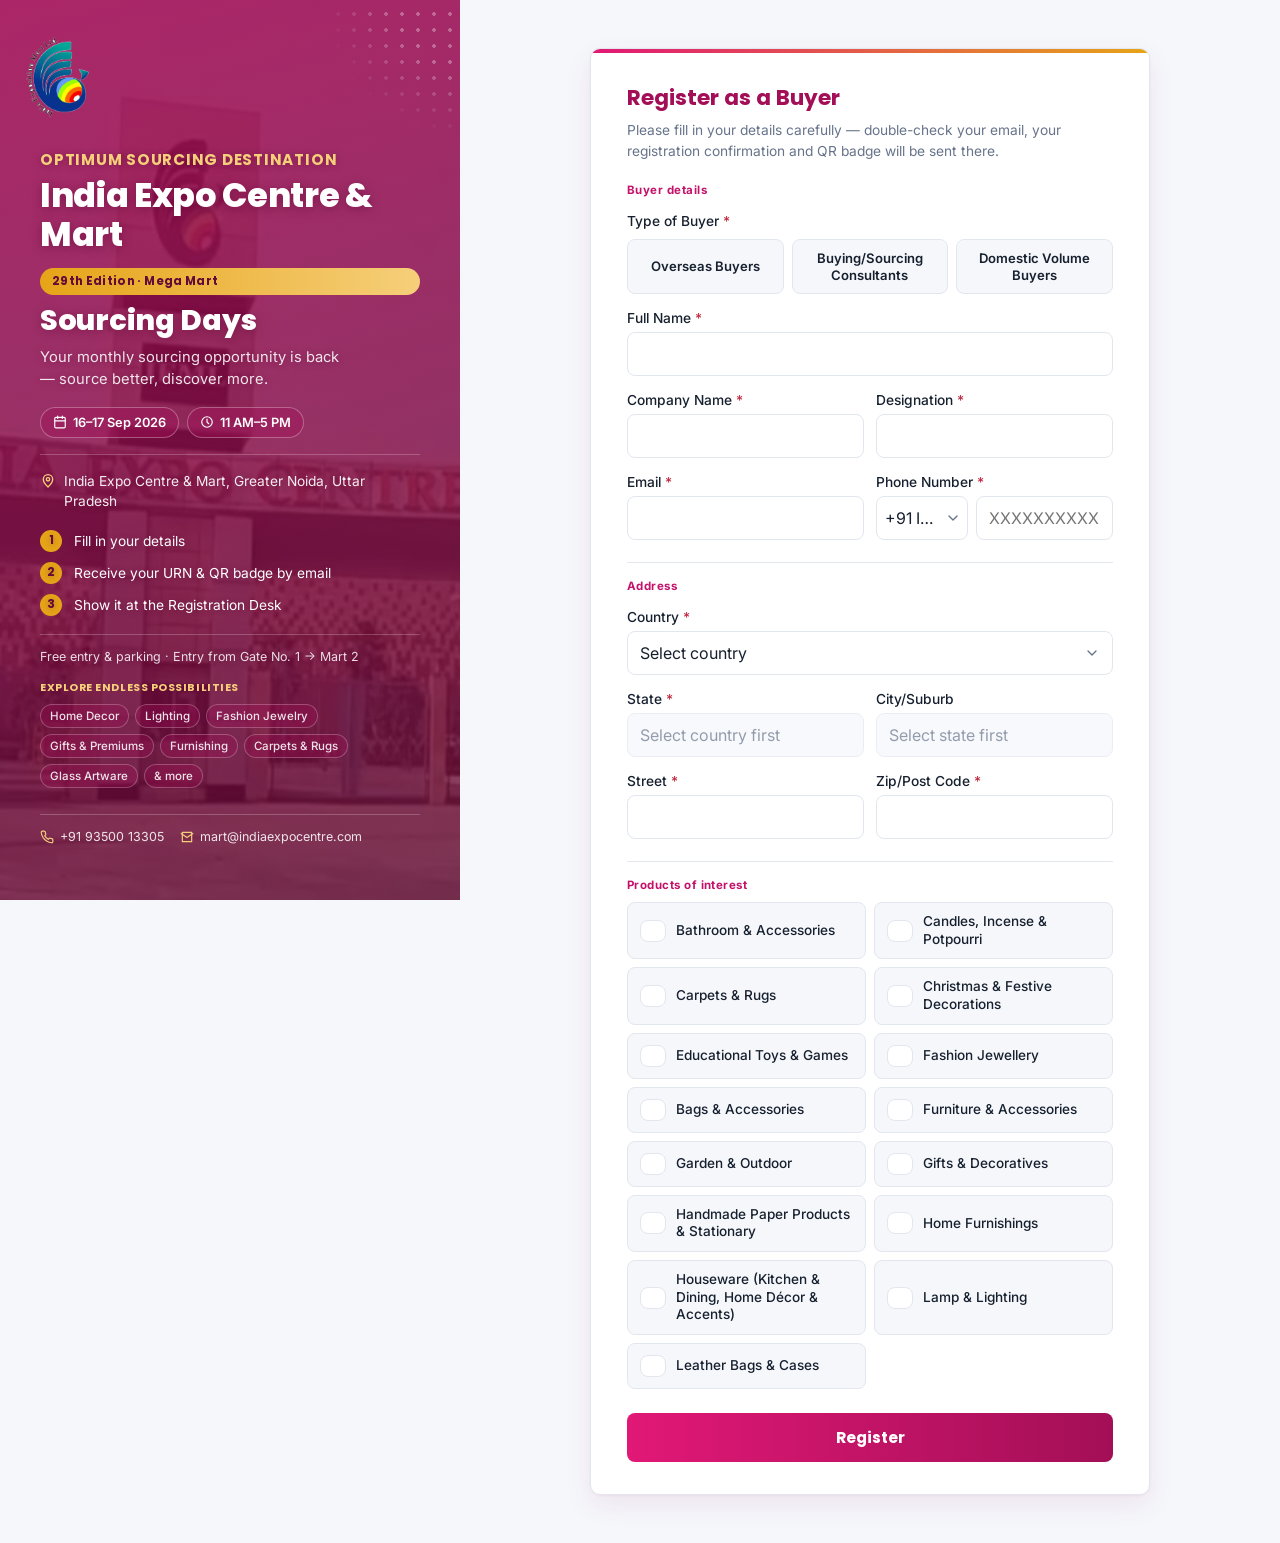
==== commit 052e9db5: "Updating the styling of mart registration" ====
--- a/frontend-martdays/index.html
+++ b/frontend-martdays/index.html
@@ -22,7 +22,8 @@
       <div class="identity-inner">
         <img src="assets/ieml-logo.png" alt="IEML" class="identity-logo" onerror="this.style.display='none'" />
 
-        <p class="identity-kicker">India Exposition Mart Limited</p>
+        <p class="identity-eyebrow">Optimum Sourcing Destination</p>
+        <p class="identity-kicker">India Expo Centre &amp; Mart</p>
 
         <span class="identity-badge">29th Edition · Mega Mart</span>
 
--- a/frontend-martdays/css/style.css
+++ b/frontend-martdays/css/style.css
@@ -89,20 +89,35 @@
   }
   
   .identity-logo {
-    height: 32px;
+    height: 82px;
     width: auto;
-    margin-bottom: 16px;
-    filter: brightness(0) invert(1);
-    opacity: 0.95;
-  }
-  
+    margin: -20px 0 30px -18px;
+    display: inline-block;
+    align-self: flex-start;
+    flex-shrink: 0;
+    object-fit: contain;
+  }
+  
+  .identity-eyebrow {
+    margin: 0 0 6px;
+    font-family: var(--display);
+    font-weight: 700;
+    font-size: 0.95rem;
+    letter-spacing: 0.05em;
+    text-transform: uppercase;
+    color: var(--gold-soft);
+    text-shadow: 0 1px 6px rgba(98, 10, 56, 0.5);
+  }
+
   .identity-kicker {
-    margin: 0 0 10px;
-    font-size: 0.76rem;
-    letter-spacing: 0.03em;
-    color: rgba(255, 255, 255, 0.82);
-    font-weight: 500;
-    text-shadow: 0 1px 4px rgba(98, 10, 56, 0.5);
+    margin: 0 0 14px;
+    font-family: var(--display);
+    font-size: 2.1rem;
+    line-height: 1.15;
+    letter-spacing: -0.01em;
+    color: #fff;
+    font-weight: 800;
+    text-shadow: 0 2px 10px rgba(98, 10, 56, 0.5);
   }
   
   .identity-badge {
@@ -121,7 +136,7 @@
   .identity-title {
     font-family: var(--display);
     font-weight: 800;
-    font-size: 2.3rem;
+    font-size: 1.6rem;
     line-height: 1.08;
     letter-spacing: -0.01em;
     margin: 0 0 10px;
@@ -345,7 +360,7 @@
   }
   
   .fieldset-title {
-    margin: 0 0 4px;
+    margin: 0 0 8px;
     font-size: 0.72rem;
     font-weight: 700;
     letter-spacing: 0.04em;
@@ -354,7 +369,7 @@
   
   label {
     display: block;
-    margin: 14px 0 6px;
+    margin: 16px 0 6px;
     font-size: 0.86rem;
     font-weight: 500;
     color: var(--ink);
@@ -387,7 +402,7 @@
   input:focus, select:focus {
     outline: none;
     border-color: var(--blue-mid);
-    box-shadow: 0 0 0 3px rgba(20, 72, 140, 0.1);
+    box-shadow: 0 0 0 3px rgba(225, 24, 118, 0.12);
   }
   
   input:disabled, select:disabled {
@@ -645,7 +660,8 @@
       background-position: center 30%;
     }
   
-    .identity-title { font-size: 1.7rem; }
+    .identity-title { font-size: 1.25rem; }
+    .identity-kicker { font-size: 1.7rem; }
     .identity-tagline { display: none; }
     .identity-photo { display: none; }
     .identity-categories-block { display: none; }
@@ -675,6 +691,7 @@
   }
   
   @media (max-width: 480px) {
+    .identity-logo { height: 66px; margin: -14px 0 22px -12px; }
     .form-row { grid-template-columns: 1fr; }
     .identity { padding-bottom: 38px; }
     .identity-chips { gap: 6px; }
@@ -697,11 +714,30 @@
       width: 42%;
       max-width: 460px;
       display: flex;
-      align-items: center;
-      padding: 48px 40px;
+      align-items: flex-start;
+      padding: 56px 40px;
+      position: sticky;
+      top: 0;
+      height: 100vh;
+      overflow-y: auto;
+      align-self: flex-start;
     }
   
-    .identity-inner { max-width: none; }
+    .identity-inner {
+      max-width: none;
+      width: 100%;
+      min-height: calc(100vh - 112px);
+      display: flex;
+      flex-direction: column;
+    }
+
+    /* Push the contact block to the bottom so the panel's content
+       uses the full height deliberately, top to bottom, instead of
+       clumping in the middle with dead space above and below. */
+    .identity-contact { margin-top: auto; }
+
+    .identity-title { font-size: 1.8rem; }
+    .identity-tagline { max-width: 34ch; }
   
     .panel {
       flex: 1;
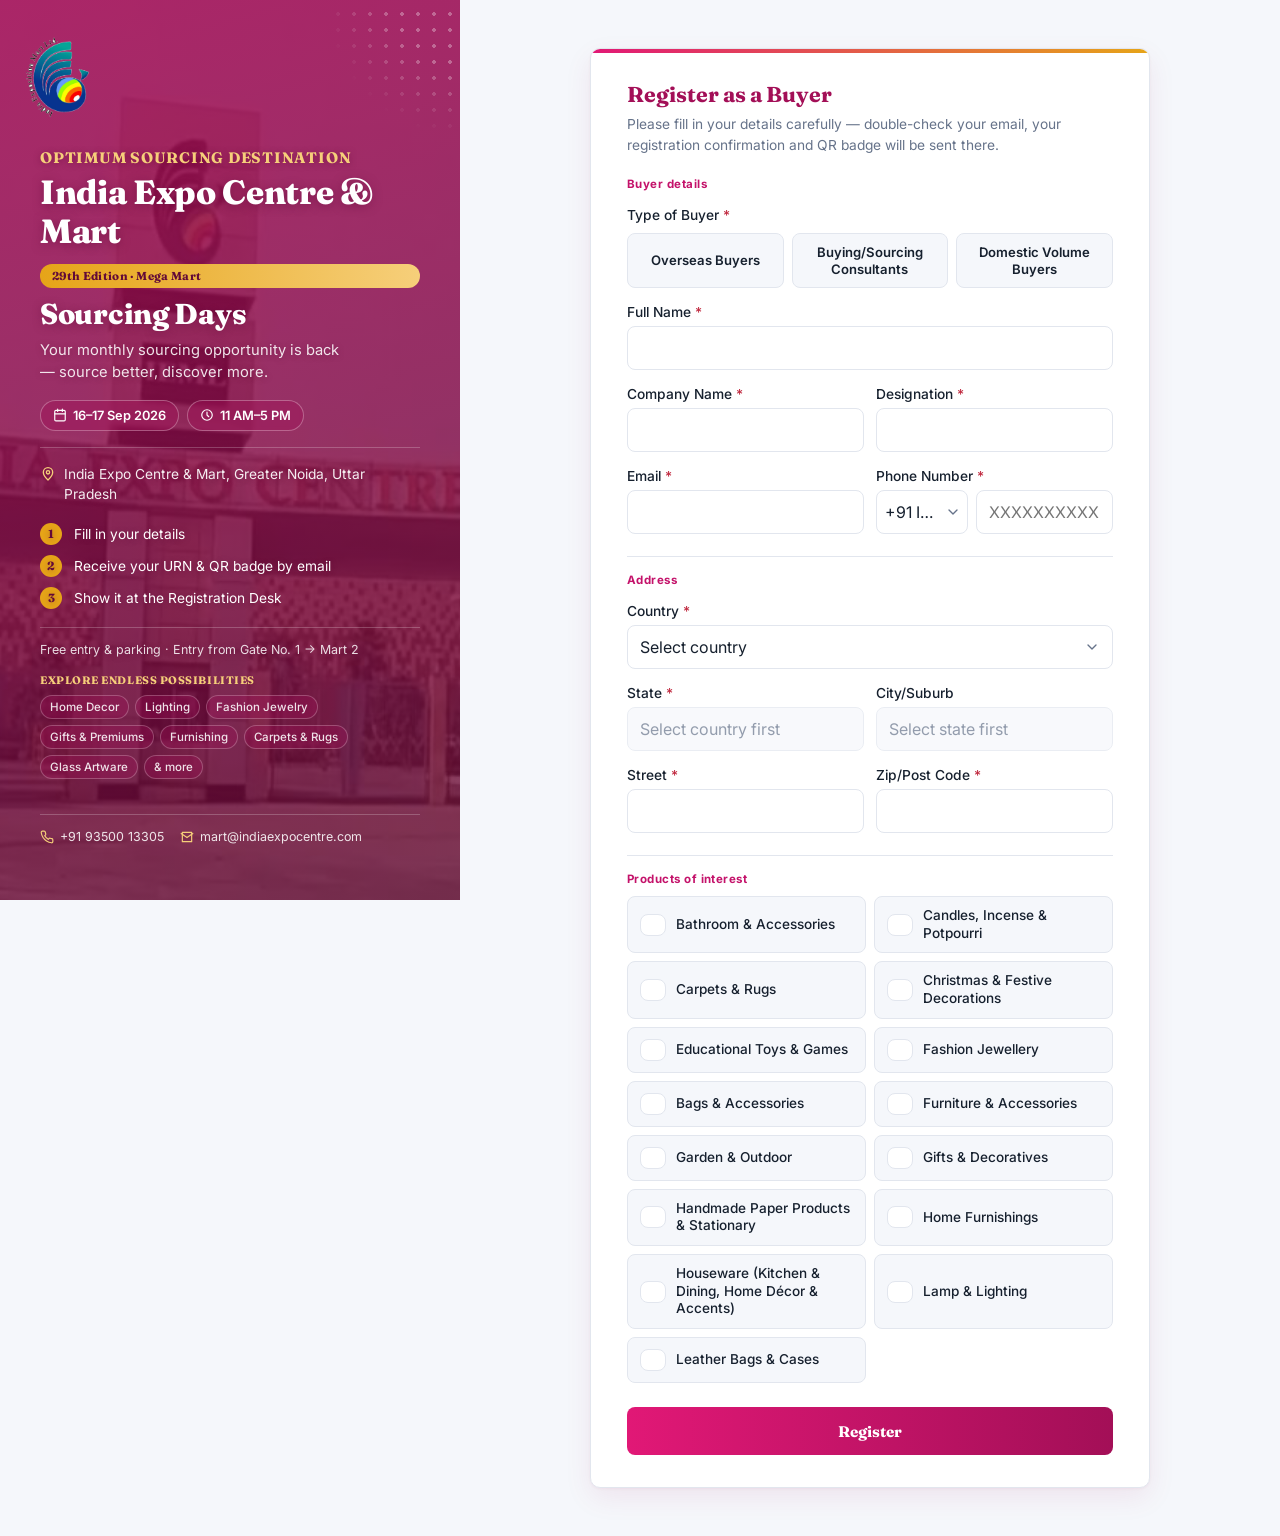
==== commit d1a46413: "Updating the font styles" ====
--- a/frontend-martdays/index.html
+++ b/frontend-martdays/index.html
@@ -8,7 +8,7 @@
   <link rel="icon" type="image/png" href="assets/ieml-logo.png" />
   <link rel="preconnect" href="https://fonts.googleapis.com" />
   <link rel="preconnect" href="https://fonts.gstatic.com" crossorigin />
-  <link href="https://fonts.googleapis.com/css2?family=Poppins:wght@500;600;700;800&family=Inter:wght@400;500;600;700&display=swap" rel="stylesheet" />
+  <link href="https://fonts.googleapis.com/css2?family=Fraunces:opsz,wght@9..144,600..800&family=Inter:wght@400;500;600;700&display=swap" rel="stylesheet" />
   <link rel="stylesheet" href="css/style.css" />
 </head>
 <body>
--- a/frontend-martdays/css/style.css
+++ b/frontend-martdays/css/style.css
@@ -26,7 +26,7 @@
     --radius-sm: 8px;
     --shadow: 0 1px 3px rgba(163, 15, 87, 0.06), 0 10px 28px rgba(163, 15, 87, 0.08);
   
-    --display: "Poppins", "Segoe UI", sans-serif;
+    --display: "Fraunces", Georgia, serif;
     --sans: "Inter", -apple-system, BlinkMacSystemFont, "Segoe UI", Roboto, Arial, sans-serif;
   }
   
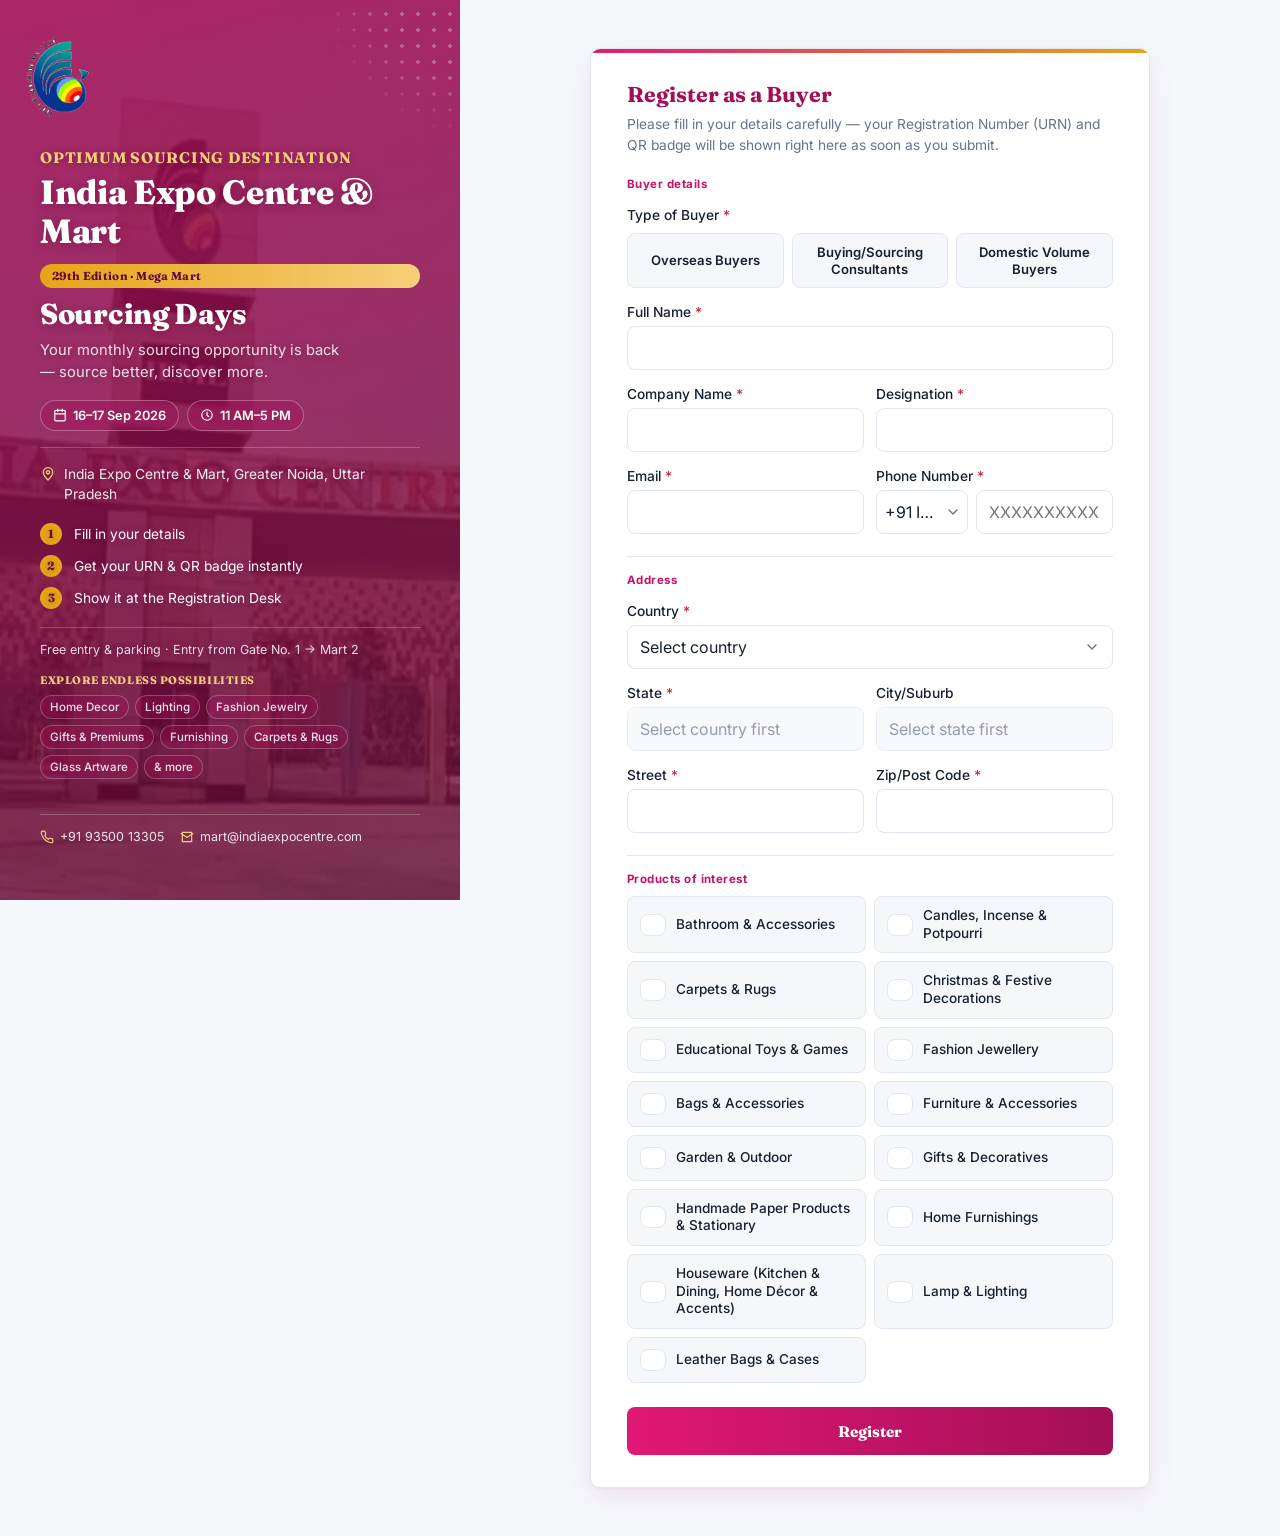
==== commit b3fd5eda: "Pausing the mail send" ====
--- a/frontend-martdays/index.html
+++ b/frontend-martdays/index.html
@@ -48,7 +48,7 @@
 
         <ol class="identity-steps">
           <li><span>1</span>Fill in your details</li>
-          <li><span>2</span>Receive your URN &amp; QR badge by email</li>
+          <li><span>2</span>Get your URN &amp; QR badge instantly</li>
           <li><span>3</span>Show it at the Registration Desk</li>
         </ol>
 
@@ -87,7 +87,7 @@
 
       <section class="card" id="form-section">
         <h2>Register as a Buyer</h2>
-        <p class="hint">Please fill in your details carefully — double-check your email, your registration confirmation and QR badge will be sent there.</p>
+        <p class="hint">Please fill in your details carefully — your Registration Number (URN) and QR badge will be shown right here as soon as you submit.</p>
 
         <form id="register-form" novalidate>
 
@@ -272,7 +272,7 @@
           <span class="urn-label">Your Registration Number (URN)</span>
           <span class="urn-value" id="success-urn"></span>
         </div>
-        <p class="hint">Please save this number. It will also be sent to <strong id="success-email"></strong> along with your QR badge.</p>
+        <p class="hint">Please save this number — you'll need it at the Registration Desk to collect your badge.</p>
       </section>
 
     </main>
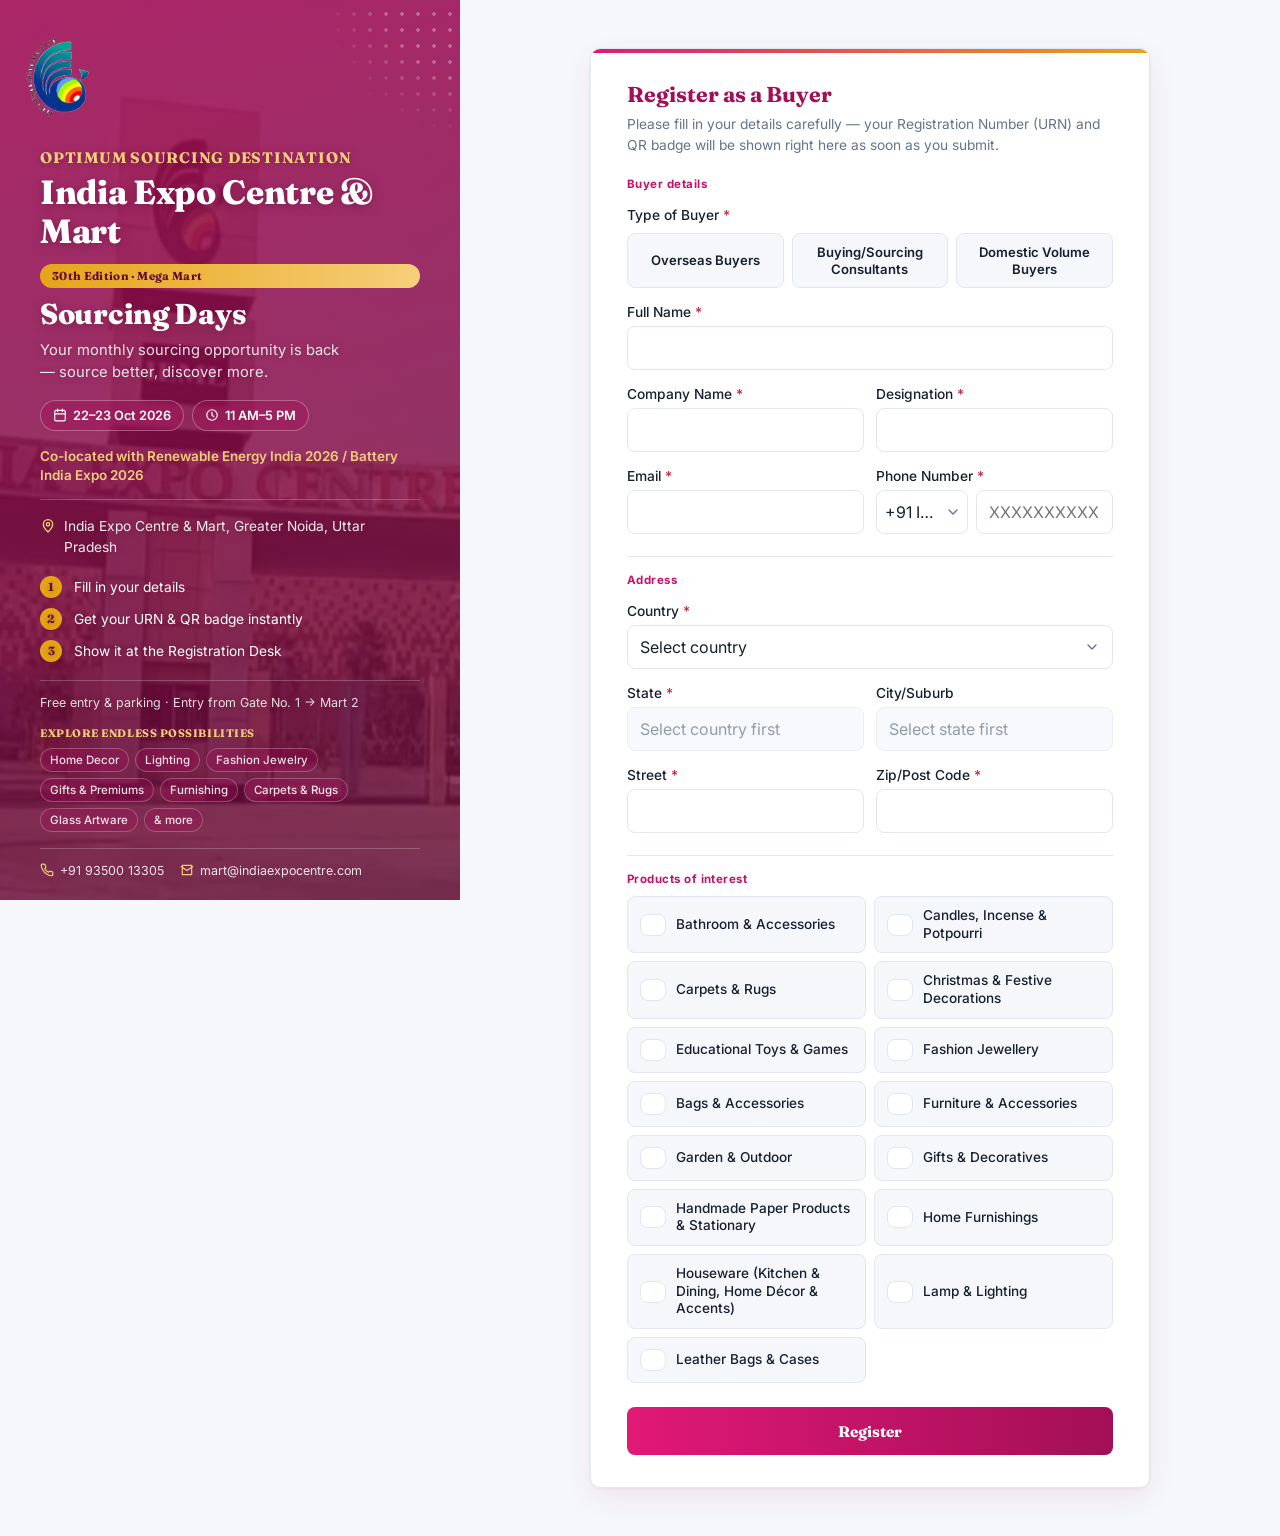
==== commit 38f17e74: "Updating the mart days for new edition" ====
--- a/frontend-martdays/index.html
+++ b/frontend-martdays/index.html
@@ -25,7 +25,7 @@
         <p class="identity-eyebrow">Optimum Sourcing Destination</p>
         <p class="identity-kicker">India Expo Centre &amp; Mart</p>
 
-        <span class="identity-badge">29th Edition · Mega Mart</span>
+        <span class="identity-badge" data-edition="badge_line">30th Edition · Mega Mart</span>
 
         <h1 class="identity-title">Sourcing Days</h1>
         <p class="identity-tagline">Your monthly sourcing opportunity is back — source better, discover more.</p>
@@ -33,17 +33,19 @@
         <div class="identity-chips">
           <span class="chip chip-fill">
             <svg viewBox="0 0 24 24" fill="none" stroke="currentColor" stroke-width="2" stroke-linecap="round" stroke-linejoin="round"><rect x="3" y="4" width="18" height="18" rx="2"/><path d="M16 2v4M8 2v4M3 10h18"/></svg>
-            16&ndash;17 Sep 2026
+            <span data-edition="dates_short">22&ndash;23 Oct 2026</span>
           </span>
           <span class="chip chip-fill">
             <svg viewBox="0 0 24 24" fill="none" stroke="currentColor" stroke-width="2" stroke-linecap="round" stroke-linejoin="round"><circle cx="12" cy="12" r="9"/><path d="M12 7v5l3 3"/></svg>
-            11 AM&ndash;5 PM
+            <span data-edition="timing">11 AM&ndash;5 PM</span>
           </span>
         </div>
+
+        <p class="identity-colocated" data-edition="co_located_with" data-edition-prefix="Co-located with " >Co-located with Renewable Energy India 2026 / Battery India Expo 2026</p>
 
         <p class="identity-venue">
           <svg viewBox="0 0 24 24" fill="none" stroke="currentColor" stroke-width="2" stroke-linecap="round" stroke-linejoin="round"><path d="M12 21s7-6.1 7-11.5A7 7 0 0 0 5 9.5C5 14.9 12 21 12 21Z"/><circle cx="12" cy="9.5" r="2.5"/></svg>
-          India Expo Centre &amp; Mart, Greater Noida, Uttar Pradesh
+          <span data-edition="venue">India Expo Centre &amp; Mart, Greater Noida, Uttar Pradesh</span>
         </p>
 
         <ol class="identity-steps">
@@ -279,6 +281,7 @@
   </div>
 
   <script src="js/config.js"></script>
+  <script src="js/edition.js"></script>
   <script src="js/location-data.js"></script>
   <script src="js/app.js"></script>
 </body>
--- a/frontend-martdays/css/style.css
+++ b/frontend-martdays/css/style.css
@@ -185,6 +185,16 @@
     backdrop-filter: blur(2px);
   }
   
+  .identity-colocated {
+    margin: 0 0 14px;
+    font-size: 0.84rem;
+    font-weight: 600;
+    line-height: 1.45;
+    color: var(--gold-soft);
+  }
+
+  .identity-colocated[hidden] { display: none; }
+
   .identity-venue {
     display: flex;
     align-items: flex-start;
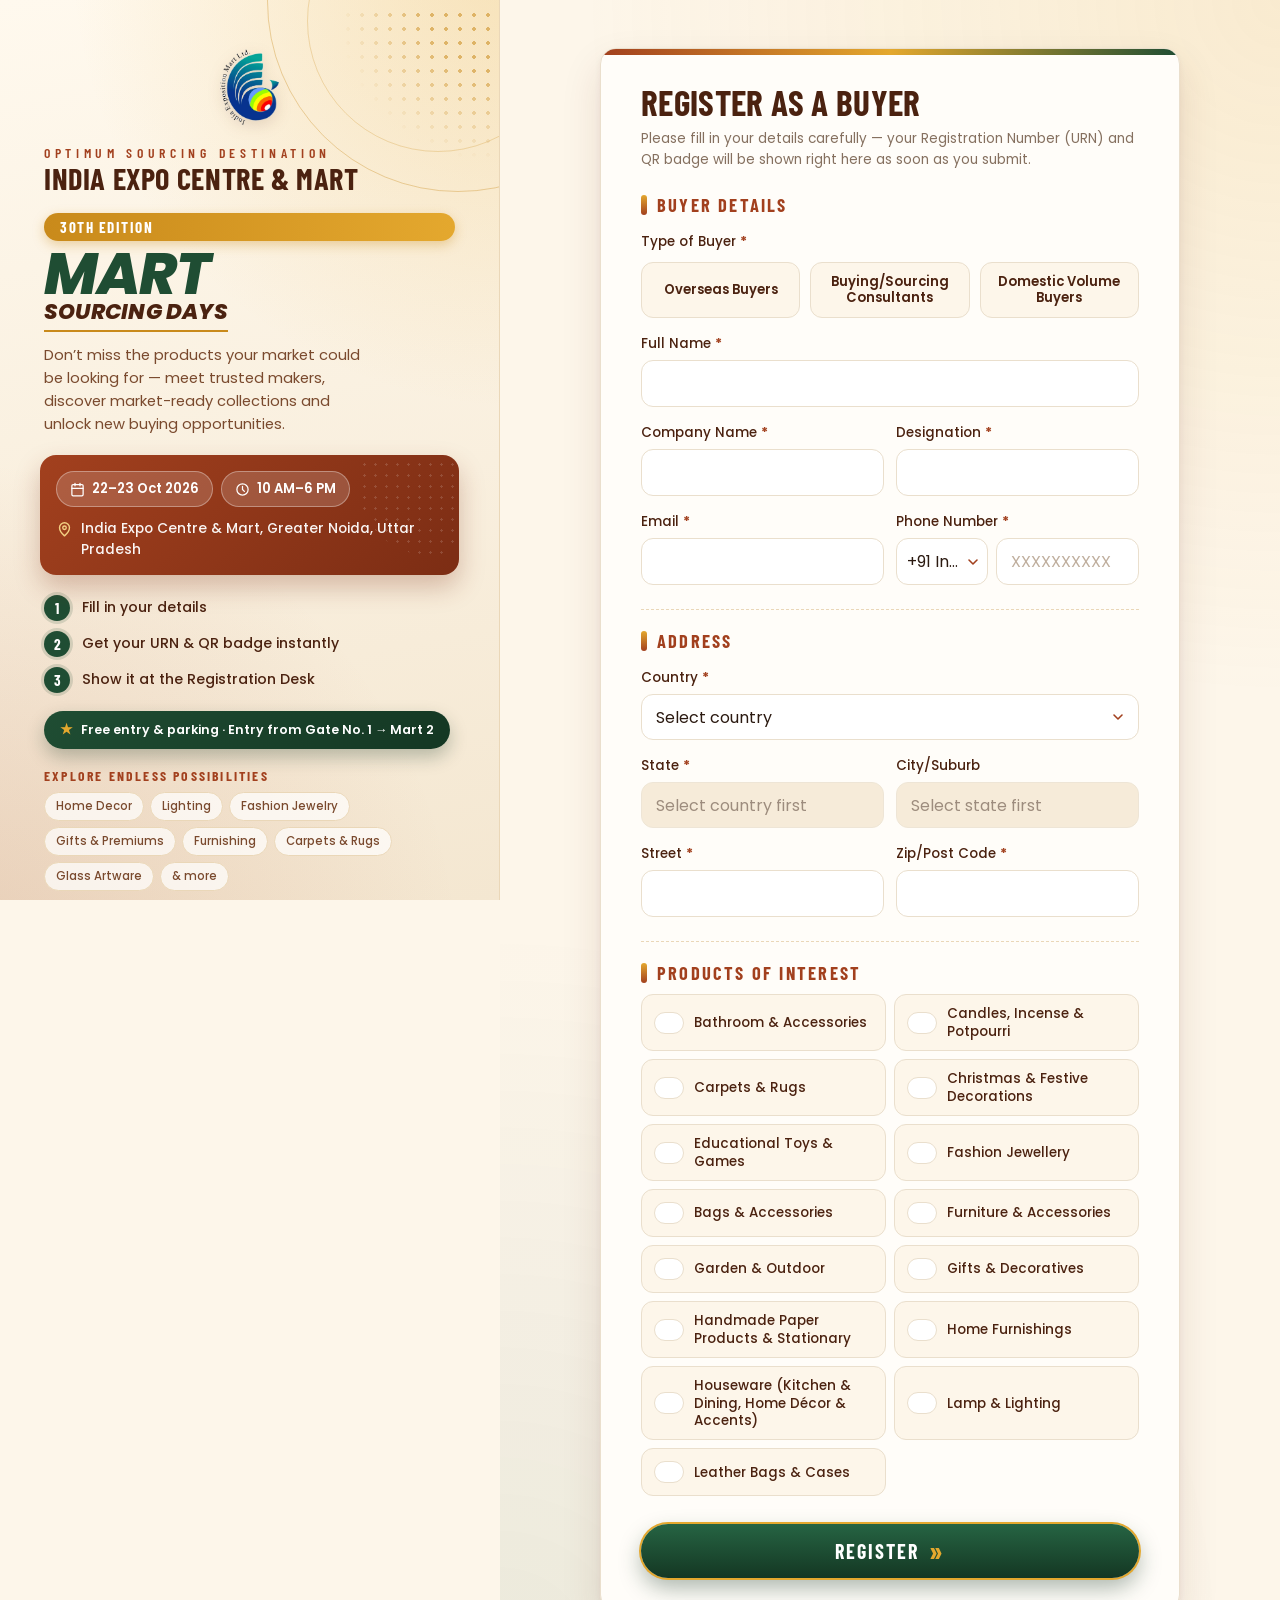
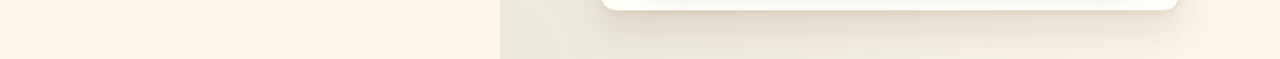
==== commit 9490f511: "Updating the theme" ====
--- a/frontend-martdays/index.html
+++ b/frontend-martdays/index.html
@@ -3,12 +3,12 @@
 <head>
   <meta charset="UTF-8" />
   <meta name="viewport" content="width=device-width, initial-scale=1.0, viewport-fit=cover" />
-  <meta name="theme-color" content="#0a2c57" />
+  <meta name="theme-color" content="#7c2d14" />
   <title>IEML Mart Sourcing Days — Buyer Registration</title>
   <link rel="icon" type="image/png" href="assets/ieml-logo.png" />
   <link rel="preconnect" href="https://fonts.googleapis.com" />
   <link rel="preconnect" href="https://fonts.gstatic.com" crossorigin />
-  <link href="https://fonts.googleapis.com/css2?family=Fraunces:opsz,wght@9..144,600..800&family=Inter:wght@400;500;600;700&display=swap" rel="stylesheet" />
+  <link href="https://fonts.googleapis.com/css2?family=Barlow+Condensed:wght@600;700;800&family=Poppins:ital,wght@0,400;0,500;0,600;0,700;1,800&display=swap" rel="stylesheet" />
   <link rel="stylesheet" href="css/style.css" />
 </head>
 <body>
@@ -25,11 +25,12 @@
         <p class="identity-eyebrow">Optimum Sourcing Destination</p>
         <p class="identity-kicker">India Expo Centre &amp; Mart</p>
 
-        <span class="identity-badge" data-edition="badge_line">30th Edition · Mega Mart</span>
-
-        <h1 class="identity-title">Sourcing Days</h1>
-        <p class="identity-tagline">Your monthly sourcing opportunity is back — source better, discover more.</p>
-
+        <span class="identity-badge" data-edition="badge_line">30th Edition</span>
+
+        <h1 class="identity-title"><span class="t-mart">Mart</span><span class="t-days">Sourcing Days</span></h1>
+        <p class="identity-tagline">Don&rsquo;t miss the products your market could be looking for — meet trusted makers, discover market-ready collections and unlock new buying opportunities.</p>
+
+        <div class="identity-band">
         <div class="identity-chips">
           <span class="chip chip-fill">
             <svg viewBox="0 0 24 24" fill="none" stroke="currentColor" stroke-width="2" stroke-linecap="round" stroke-linejoin="round"><rect x="3" y="4" width="18" height="18" rx="2"/><path d="M16 2v4M8 2v4M3 10h18"/></svg>
@@ -37,16 +38,17 @@
           </span>
           <span class="chip chip-fill">
             <svg viewBox="0 0 24 24" fill="none" stroke="currentColor" stroke-width="2" stroke-linecap="round" stroke-linejoin="round"><circle cx="12" cy="12" r="9"/><path d="M12 7v5l3 3"/></svg>
-            <span data-edition="timing">11 AM&ndash;5 PM</span>
+            <span data-edition="timing">10 AM&ndash;6 PM</span>
           </span>
         </div>
 
-        <p class="identity-colocated" data-edition="co_located_with" data-edition-prefix="Co-located with " >Co-located with Renewable Energy India 2026 / Battery India Expo 2026</p>
+        <p class="identity-colocated" data-edition="co_located_with" data-edition-prefix="Co-located with " hidden>Co-located with Renewable Energy India 2026 / Battery India Expo 2026</p>
 
         <p class="identity-venue">
           <svg viewBox="0 0 24 24" fill="none" stroke="currentColor" stroke-width="2" stroke-linecap="round" stroke-linejoin="round"><path d="M12 21s7-6.1 7-11.5A7 7 0 0 0 5 9.5C5 14.9 12 21 12 21Z"/><circle cx="12" cy="9.5" r="2.5"/></svg>
           <span data-edition="venue">India Expo Centre &amp; Mart, Greater Noida, Uttar Pradesh</span>
         </p>
+        </div>
 
         <ol class="identity-steps">
           <li><span>1</span>Fill in your details</li>
@@ -267,7 +269,7 @@
 
       <!-- SUCCESS -->
       <section class="card hidden" id="success-section">
-        <div class="success-icon">✅</div>
+        <div class="success-icon" aria-hidden="true"></div>
         <h2>Registration Successful</h2>
         <p>Thank you, <strong id="success-name"></strong>! Your registration for IEML Mart Sourcing Days is confirmed.</p>
         <div class="urn-box">
--- a/frontend-martdays/css/style.css
+++ b/frontend-martdays/css/style.css
@@ -1,33 +1,45 @@
 /* ==========================================================
    IEML Mart Sourcing Days — Public Registration Form
-   Identity: IEML's own brand blue (from the India Exposition
-   Mart Ltd. logo) + warm gold accent, paired with a bold
-   rounded display face for the event identity and a clean
-   sans for the working form itself.
+   Theme: taken from the "30th Mart Sourcing Days" poster —
+   warm cream paper, rust-brown band, deep forest green and
+   golden amber, with a bold condensed display face (like
+   "DAY TO GO") and a clean rounded sans for the working form.
+   Pure CSS restyle — IDs, names and structure used by app.js
+   are untouched.
    ========================================================== */
 
    :root {
-    --blue: #e11876;
-    --blue-dark: #a30f57;
-    --blue-deep: #620a38;
-    --blue-mid: #c4126a;
-    --gold: #e6a418;
-    --gold-soft: #f6cf7a;
-    --success: #1a7a4c;
-    --danger: #c0293f;
-  
-    --paper: #f5f7fb;
-    --card-bg: #ffffff;
-    --border: #e2e6ee;
-    --ink: #16202e;
-    --ink-muted: #66738a;
-  
-    --radius: 10px;
-    --radius-sm: 8px;
-    --shadow: 0 1px 3px rgba(163, 15, 87, 0.06), 0 10px 28px rgba(163, 15, 87, 0.08);
-  
-    --display: "Fraunces", Georgia, serif;
-    --sans: "Inter", -apple-system, BlinkMacSystemFont, "Segoe UI", Roboto, Arial, sans-serif;
+    --cream: #fdf6ea;
+    --sand: #f4e7d1;
+    --sand-deep: #ead7b8;
+  
+    --brown: #4b2210;
+    --brown-soft: #7a4a2e;
+    --rust: #a2401e;
+    --rust-dark: #7c2d14;
+    --rust-deep: #5a1f0d;
+  
+    --green: #1f4d33;
+    --green-dark: #143723;
+    --green-soft: rgba(31, 77, 51, 0.09);
+  
+    --gold: #c98a1b;
+    --gold-bright: #e4a82e;
+    --gold-soft: #f3cf82;
+  
+    --danger: #b3261e;
+  
+    --card-bg: #fffdf9;
+    --border: #eadfcd;
+    --ink: #2b1a11;
+    --ink-muted: #85705f;
+  
+    --radius: 16px;
+    --radius-sm: 12px;
+    --shadow: 0 2px 6px rgba(90, 31, 13, 0.06), 0 18px 40px rgba(90, 31, 13, 0.12);
+  
+    --display: "Barlow Condensed", "Arial Narrow", Impact, sans-serif;
+    --sans: "Poppins", -apple-system, BlinkMacSystemFont, "Segoe UI", Roboto, Arial, sans-serif;
   }
   
   * { box-sizing: border-box; -webkit-tap-highlight-color: transparent; }
@@ -38,7 +50,7 @@
     width: 100%;
     overflow-x: hidden;
     font-family: var(--sans);
-    background: var(--paper);
+    background: var(--cream);
     color: var(--ink);
   }
   
@@ -49,36 +61,43 @@
     flex-direction: column;
     min-height: 100vh;
   }
+  
+  /* ================= IDENTITY PANEL (poster top half) ================= */
   
   .identity {
     position: relative;
     overflow: hidden;
-    background: var(--blue-dark);
-    /* Real gate photo, only lightly darkened this time — just enough
-       blue tint for text contrast, photo stays clearly visible.
-       Local asset, scoped to .identity only. */
-    background-image:
-      linear-gradient(165deg, rgba(163, 15, 87, 0.90) 0%, rgba(98, 10, 56, 0.76) 100%),
-      url("../assets/expo-mart-gate.png");
-    background-size: cover;
-    background-position: center;
-    color: #fff;
-    padding: 28px 20px calc(28px + env(safe-area-inset-bottom));
+    color: var(--brown);
+    padding: 28px 20px calc(32px + env(safe-area-inset-bottom));
     padding-top: calc(28px + env(safe-area-inset-top));
-  }
-  
-  /* Soft decorative dot grid in the top-right corner. Purely
-     ambient — never sits over text. */
+    background:
+      radial-gradient(circle at 105% -5%, rgba(228, 168, 46, 0.28) 0, rgba(228, 168, 46, 0) 42%),
+      radial-gradient(circle at -10% 108%, rgba(162, 64, 30, 0.16) 0, rgba(162, 64, 30, 0) 46%),
+      linear-gradient(170deg, #fff9ee 0%, var(--sand) 100%);
+  }
+  
+  /* Poster-style arcs, purely decorative */
+  .identity::before,
+  .identity::after {
+    content: "";
+    position: absolute;
+    border-radius: 50%;
+    pointer-events: none;
+    border: 1.5px solid rgba(201, 138, 27, 0.35);
+  }
+  .identity::before { width: 380px; height: 380px; top: -190px; right: -150px; }
+  .identity::after  { width: 260px; height: 260px; top: -110px; right: -70px; border-color: rgba(201, 138, 27, 0.25); }
+  
   .identity-dots {
     position: absolute;
-    top: -10px;
-    right: -10px;
-    width: 140px;
-    height: 140px;
-    background-image: radial-gradient(rgba(255, 255, 255, 0.3) 1.6px, transparent 1.6px);
-    background-size: 16px 16px;
-    -webkit-mask-image: radial-gradient(circle at top right, #000 40%, transparent 75%);
-    mask-image: radial-gradient(circle at top right, #000 40%, transparent 75%);
+    top: 8px;
+    right: 8px;
+    width: 150px;
+    height: 150px;
+    background-image: radial-gradient(rgba(201, 138, 27, 0.55) 1.6px, transparent 1.6px);
+    background-size: 14px 14px;
+    -webkit-mask-image: radial-gradient(circle at top right, #000 30%, transparent 72%);
+    mask-image: radial-gradient(circle at top right, #000 30%, transparent 72%);
     pointer-events: none;
   }
   
@@ -89,149 +108,161 @@
   }
   
   .identity-logo {
-    height: 82px;
+    height: 78px;
     width: auto;
-    margin: -20px 0 30px -18px;
-    display: inline-block;
-    align-self: flex-start;
-    flex-shrink: 0;
+    display: block;
+    margin: 0 0 18px;
     object-fit: contain;
+    filter: drop-shadow(0 4px 8px rgba(90, 31, 13, 0.15));
   }
   
   .identity-eyebrow {
-    margin: 0 0 6px;
+    margin: 0 0 2px;
     font-family: var(--display);
+    font-weight: 600;
+    font-size: 0.86rem;
+    letter-spacing: 0.34em;
+    text-transform: uppercase;
+    color: var(--rust);
+  }
+  
+  .identity-kicker {
+    margin: 0 0 18px;
+    font-family: var(--display);
+    font-size: 1.9rem;
+    line-height: 1.05;
+    letter-spacing: 0.02em;
+    text-transform: uppercase;
+    color: var(--brown);
     font-weight: 700;
-    font-size: 0.95rem;
-    letter-spacing: 0.05em;
-    text-transform: uppercase;
-    color: var(--gold-soft);
-    text-shadow: 0 1px 6px rgba(98, 10, 56, 0.5);
-  }
-
-  .identity-kicker {
-    margin: 0 0 14px;
-    font-family: var(--display);
-    font-size: 2.1rem;
-    line-height: 1.15;
-    letter-spacing: -0.01em;
-    color: #fff;
-    font-weight: 800;
-    text-shadow: 0 2px 10px rgba(98, 10, 56, 0.5);
   }
   
   .identity-badge {
     display: inline-block;
-    margin-bottom: 10px;
-    padding: 5px 12px;
+    margin-bottom: 6px;
+    padding: 5px 16px;
     border-radius: 999px;
-    background: linear-gradient(90deg, var(--gold) 0%, var(--gold-soft) 100%);
-    color: var(--blue-deep);
+    background: linear-gradient(90deg, var(--gold) 0%, var(--gold-bright) 100%);
+    color: #fff;
     font-family: var(--display);
-    font-size: 0.72rem;
+    font-size: 0.95rem;
     font-weight: 700;
-    letter-spacing: 0.03em;
-  }
-  
+    letter-spacing: 0.1em;
+    text-transform: uppercase;
+    box-shadow: 0 4px 12px rgba(201, 138, 27, 0.35);
+  }
+  
+  /* "MART" big italic green + "SOURCING DAYS" brown, like the poster */
   .identity-title {
-    font-family: var(--display);
+    margin: 0 0 12px;
+    font-family: var(--sans);
+    font-style: italic;
     font-weight: 800;
-    font-size: 1.6rem;
-    line-height: 1.08;
-    letter-spacing: -0.01em;
-    margin: 0 0 10px;
-    text-shadow: 0 2px 10px rgba(98, 10, 56, 0.45);
+    line-height: 0.95;
+    text-transform: uppercase;
+    color: var(--brown);
+  }
+  .identity-title .t-mart {
+    display: block;
+    font-size: 3.6rem;
+    letter-spacing: -0.02em;
+    color: var(--green);
+  }
+  .identity-title .t-days {
+    display: block;
+    font-size: 1.35rem;
+    letter-spacing: 0.01em;
+    padding-bottom: 8px;
+    border-bottom: 2px solid var(--gold);
+    width: fit-content;
   }
   
   .identity-tagline {
-    margin: 0 0 16px;
+    margin: 0 0 20px;
     max-width: 40ch;
     font-size: 0.92rem;
-    line-height: 1.5;
-    color: rgba(255, 255, 255, 0.88);
-    text-shadow: 0 1px 6px rgba(98, 10, 56, 0.4);
-  }
-  
-  /* Small framed photo — a genuine venue shot, kept at its own
-     natural size and cropped into a wide card rather than
-     stretched full-bleed (it's a small source image; blowing it
-     up any further would look soft/pixelated). */
+    line-height: 1.55;
+    color: var(--brown-soft);
+  }
+  
+  /* Rust "date & venue" band — the poster's middle strip */
+  .identity-band {
+    margin: 0 -4px 20px;
+    padding: 16px 16px 14px;
+    border-radius: var(--radius);
+    background: linear-gradient(135deg, var(--rust) 0%, var(--rust-dark) 100%);
+    color: #fff;
+    box-shadow: 0 12px 26px rgba(124, 45, 20, 0.28);
+    position: relative;
+    overflow: hidden;
+  }
+  .identity-band::after {
+    content: "";
+    position: absolute;
+    right: -40px; top: -40px;
+    width: 140px; height: 140px;
+    border-radius: 50%;
+    background: radial-gradient(rgba(255, 255, 255, 0.14) 1.4px, transparent 1.4px);
+    background-size: 11px 11px;
+    pointer-events: none;
+  }
   
   .identity-chips {
     display: flex;
     flex-wrap: wrap;
     gap: 8px;
-    margin-bottom: 16px;
+    margin-bottom: 12px;
   }
   
   .chip {
     display: inline-flex;
     align-items: center;
-    gap: 6px;
+    gap: 7px;
     font-family: var(--sans);
     font-weight: 600;
-    font-size: 0.8rem;
-    padding: 7px 12px;
+    font-size: 0.82rem;
+    padding: 7px 13px;
     border-radius: 999px;
   }
   
-  .chip svg { width: 14px; height: 14px; flex-shrink: 0; }
+  .chip svg { width: 15px; height: 15px; flex-shrink: 0; }
   
   .chip-fill {
-    background: rgba(163, 15, 87, 0.4);
-    border: 1px solid rgba(255, 255, 255, 0.3);
+    background: rgba(255, 255, 255, 0.16);
+    border: 1px solid rgba(255, 255, 255, 0.34);
     color: #fff;
-    -webkit-backdrop-filter: blur(2px);
-    backdrop-filter: blur(2px);
   }
   
   .identity-colocated {
-    margin: 0 0 14px;
-    font-size: 0.84rem;
+    margin: 0 0 12px;
+    font-size: 0.82rem;
     font-weight: 600;
     line-height: 1.45;
     color: var(--gold-soft);
   }
-
+  
   .identity-colocated[hidden] { display: none; }
-
+  
   .identity-venue {
     display: flex;
     align-items: flex-start;
     gap: 8px;
-    margin: 0 0 18px;
-    padding-top: 16px;
-    border-top: 1px solid rgba(255, 255, 255, 0.22);
+    margin: 0;
     font-size: 0.86rem;
+    font-weight: 500;
     line-height: 1.5;
-    color: rgba(255, 255, 255, 0.92);
-    text-shadow: 0 1px 6px rgba(98, 10, 56, 0.4);
+    color: rgba(255, 255, 255, 0.95);
   }
   
   .identity-venue svg {
-    width: 16px;
-    height: 16px;
+    width: 17px;
+    height: 17px;
     flex-shrink: 0;
     margin-top: 2px;
     color: var(--gold-soft);
   }
   
-  .identity-categories {
-    display: flex;
-    flex-wrap: wrap;
-    gap: 6px;
-  }
-  
-  .identity-categories .tag {
-    font-size: 0.72rem;
-    font-weight: 500;
-    padding: 4px 9px;
-    border-radius: 999px;
-    background: rgba(163, 15, 87, 0.32);
-    border: 1px solid rgba(255, 255, 255, 0.24);
-    color: rgba(255, 255, 255, 0.88);
-  }
-  
+  /* Steps */
   .identity-steps {
     list-style: none;
     margin: 0 0 18px;
@@ -245,123 +276,165 @@
     display: flex;
     align-items: center;
     gap: 12px;
-    font-size: 0.86rem;
-    color: #fff;
-    text-shadow: 0 1px 6px rgba(98, 10, 56, 0.4);
+    font-size: 0.88rem;
+    font-weight: 500;
+    color: var(--brown);
   }
   
   .identity-steps span {
     flex-shrink: 0;
-    width: 22px;
-    height: 22px;
+    width: 26px;
+    height: 26px;
     border-radius: 50%;
-    background: var(--gold);
-    color: var(--blue-deep);
+    background: var(--green);
+    color: #fff;
     font-family: var(--display);
     font-weight: 700;
-    font-size: 0.74rem;
+    font-size: 0.95rem;
     display: flex;
     align-items: center;
     justify-content: center;
-  }
-  
+    box-shadow: 0 0 0 3px rgba(31, 77, 51, 0.15);
+  }
+  
+  /* Green "free entry" strip — the poster's bottom-right badge */
   .identity-footer {
-    margin: 0 0 16px;
-    padding-top: 14px;
-    border-top: 1px solid rgba(255, 255, 255, 0.22);
+    display: inline-flex;
+    align-items: center;
+    gap: 8px;
+    margin: 0 0 18px;
+    padding: 9px 16px;
+    border-radius: 999px;
+    background: linear-gradient(135deg, var(--green) 0%, var(--green-dark) 100%);
+    color: #fff;
     font-size: 0.78rem;
-    color: rgba(255, 255, 255, 0.85);
-    text-shadow: 0 1px 6px rgba(98, 10, 56, 0.4);
-  }
-
-  .identity-categories-block {
-    margin-bottom: 16px;
-  }
-
+    font-weight: 600;
+    box-shadow: 0 8px 18px rgba(20, 55, 35, 0.28);
+  }
+  .identity-footer::before {
+    content: "★";
+    color: var(--gold-bright);
+    font-size: 0.85rem;
+  }
+  
+  .identity-categories-block { margin-bottom: 18px; }
+  
   .identity-categories-label {
     margin: 0 0 8px;
     font-family: var(--display);
-    font-size: 0.68rem;
+    font-size: 0.86rem;
     font-weight: 700;
-    letter-spacing: 0.05em;
+    letter-spacing: 0.16em;
     text-transform: uppercase;
-    color: var(--gold-soft);
-  }
-
+    color: var(--rust);
+  }
+  
+  .identity-categories {
+    display: flex;
+    flex-wrap: wrap;
+    gap: 6px;
+  }
+  
+  .identity-categories .tag {
+    font-size: 0.72rem;
+    font-weight: 500;
+    padding: 5px 11px;
+    border-radius: 999px;
+    background: rgba(255, 255, 255, 0.7);
+    border: 1px solid var(--sand-deep);
+    color: var(--brown-soft);
+  }
+  
   .identity-contact {
     display: flex;
     flex-wrap: wrap;
-    gap: 4px 16px;
+    gap: 6px 18px;
     padding-top: 14px;
-    border-top: 1px solid rgba(255, 255, 255, 0.22);
-  }
-
+    border-top: 1px solid var(--sand-deep);
+  }
+  
   .identity-contact a {
     display: inline-flex;
     align-items: center;
-    gap: 6px;
+    gap: 7px;
     font-size: 0.78rem;
-    color: rgba(255, 255, 255, 0.88);
+    font-weight: 500;
+    color: var(--brown);
     text-decoration: none;
   }
-
-  .identity-contact a:hover { color: #fff; }
-
+  
+  .identity-contact a:hover { color: var(--rust); }
+  
   .identity-contact svg {
     width: 14px;
     height: 14px;
     flex-shrink: 0;
-    color: var(--gold-soft);
-  }
-
+    color: var(--rust);
+  }
+  
+  /* ================= FORM PANEL ================= */
+  
   .panel {
     flex: 1;
     padding: 20px 16px calc(40px + env(safe-area-inset-bottom));
     padding-left: calc(16px + env(safe-area-inset-left));
     padding-right: calc(16px + env(safe-area-inset-right));
+    background:
+      radial-gradient(circle at 100% 0%, rgba(228, 168, 46, 0.14) 0, rgba(228, 168, 46, 0) 38%),
+      radial-gradient(circle at 0% 100%, rgba(31, 77, 51, 0.08) 0, rgba(31, 77, 51, 0) 40%),
+      var(--cream);
   }
   
   /* ---------------- Card / form ---------------- */
   
   .card {
     position: relative;
-    max-width: 560px;
+    max-width: 580px;
     margin: 0 auto;
     background: var(--card-bg);
     border: 1px solid var(--border);
     border-radius: var(--radius);
     box-shadow: var(--shadow);
-    padding: 24px 20px;
+    padding: 30px 22px 26px;
     overflow: hidden;
+    animation: card-in 0.5s ease both;
   }
   
   .card::before {
     content: "";
     position: absolute;
     top: 0; left: 0; right: 0;
-    height: 4px;
-    background: linear-gradient(90deg, var(--blue) 0%, var(--gold) 100%);
+    height: 6px;
+    background: linear-gradient(90deg, var(--rust) 0%, var(--gold-bright) 50%, var(--green) 100%);
+  }
+  
+  @keyframes card-in {
+    from { opacity: 0; transform: translateY(14px); }
+    to   { opacity: 1; transform: none; }
   }
   
   .card h2 {
-    margin: 0 0 6px;
+    margin: 0 0 8px;
     font-family: var(--display);
     font-weight: 700;
-    font-size: 1.35rem;
-    color: var(--blue-dark);
+    font-size: 2.2rem;
+    line-height: 1;
+    letter-spacing: 0.01em;
+    text-transform: uppercase;
+    color: var(--brown);
   }
   
   .hint {
     color: var(--ink-muted);
-    font-size: 0.86rem;
-    line-height: 1.5;
+    font-size: 0.85rem;
+    line-height: 1.55;
     margin: 0 0 4px;
   }
   
   .fieldset {
-    margin-top: 22px;
-    padding-top: 16px;
-    border-top: 1px solid var(--border);
+    margin-top: 24px;
+    padding-top: 20px;
+    border-top: 1px dashed var(--sand-deep);
   }
   
   .fieldset:first-of-type {
@@ -370,28 +443,40 @@
   }
   
   .fieldset-title {
-    margin: 0 0 8px;
-    font-size: 0.72rem;
+    display: flex;
+    align-items: center;
+    gap: 10px;
+    margin: 0 0 6px;
+    font-family: var(--display);
+    font-size: 1.15rem;
     font-weight: 700;
-    letter-spacing: 0.04em;
-    color: var(--blue-mid);
+    letter-spacing: 0.12em;
+    text-transform: uppercase;
+    color: var(--rust);
+  }
+  .fieldset-title::before {
+    content: "";
+    width: 6px;
+    height: 20px;
+    border-radius: 3px;
+    background: linear-gradient(180deg, var(--gold-bright), var(--rust));
   }
   
   label {
     display: block;
     margin: 16px 0 6px;
-    font-size: 0.86rem;
+    font-size: 0.84rem;
     font-weight: 500;
-    color: var(--ink);
-  }
-  
-  .req { color: var(--danger); }
+    color: var(--brown);
+  }
+  
+  .req { color: var(--rust); font-weight: 700; }
   
   input, select {
     width: 100%;
-    min-height: 44px;
-    padding: 10px 12px;
-    border: 1px solid var(--border);
+    min-height: 46px;
+    padding: 10px 14px;
+    border: 1.5px solid var(--border);
     border-radius: var(--radius-sm);
     font-size: 16px; /* keeps iOS Safari from auto-zooming on focus */
     font-family: inherit;
@@ -399,26 +484,33 @@
     color: var(--ink);
     -webkit-appearance: none;
     appearance: none;
-  }
+    transition: border-color 0.15s ease, box-shadow 0.15s ease, background 0.15s ease;
+  }
+  
+  input::placeholder { color: #bfae9d; }
+  
+  input:hover:not(:disabled), select:hover:not(:disabled) { border-color: var(--sand-deep); background: #fffdf8; }
   
   select {
-    background-image: url("data:image/svg+xml;charset=UTF-8,%3Csvg xmlns='http://www.w3.org/2000/svg' viewBox='0 0 24 24' fill='none' stroke='%2366738a' stroke-width='2' stroke-linecap='round' stroke-linejoin='round'%3E%3Cpolyline points='6 9 12 15 18 9'%3E%3C/polyline%3E%3C/svg%3E");
+    background-image: url("data:image/svg+xml;charset=UTF-8,%3Csvg xmlns='http://www.w3.org/2000/svg' viewBox='0 0 24 24' fill='none' stroke='%23a2401e' stroke-width='2.4' stroke-linecap='round' stroke-linejoin='round'%3E%3Cpolyline points='6 9 12 15 18 9'%3E%3C/polyline%3E%3C/svg%3E");
     background-repeat: no-repeat;
     background-position: right 12px center;
     background-size: 16px;
-    padding-right: 34px;
+    padding-right: 36px;
   }
   
   input:focus, select:focus {
     outline: none;
-    border-color: var(--blue-mid);
-    box-shadow: 0 0 0 3px rgba(225, 24, 118, 0.12);
+    border-color: var(--green);
+    background: #fff;
+    box-shadow: 0 0 0 4px rgba(31, 77, 51, 0.13);
   }
   
   input:disabled, select:disabled {
-    background: var(--paper);
+    background: var(--sand);
     color: var(--ink-muted);
     cursor: not-allowed;
+    opacity: 0.8;
   }
   
   .form-row {
@@ -426,73 +518,95 @@
     grid-template-columns: 1fr 1fr;
     gap: 12px;
   }
-
+  
   /* ---------------- Phone number + dial code ---------------- */
-
+  
   .phone-row {
     display: flex;
     gap: 8px;
   }
-
+  
   .phone-row #phone_dial_code {
     flex: 0 0 92px;
     width: 92px;
-    padding-left: 8px;
+    padding-left: 10px;
     padding-right: 26px;
     background-position: right 6px center;
     text-overflow: ellipsis;
     white-space: nowrap;
     overflow: hidden;
   }
-
+  
   .phone-row #phone_number {
     flex: 1;
     min-width: 0;
   }
   
+  /* ---------------- Button — poster's "REGISTER NOW TO VISIT »" ---------------- */
+  
   .btn {
     cursor: pointer;
     border: none;
-    border-radius: var(--radius-sm);
-    padding: 13px 20px;
-    min-height: 48px;
-    font-size: 0.96rem;
+    border-radius: 999px;
+    padding: 13px 24px;
+    min-height: 54px;
+    font-size: 1.25rem;
     font-weight: 700;
     font-family: var(--display);
+    letter-spacing: 0.1em;
+    text-transform: uppercase;
     touch-action: manipulation;
-    transition: filter 0.15s ease, transform 0.05s ease;
+    transition: filter 0.15s ease, transform 0.1s ease, box-shadow 0.2s ease;
   }
   
   .btn-primary {
-    background: linear-gradient(90deg, var(--blue) 0%, var(--blue-dark) 100%);
+    position: relative;
+    background: linear-gradient(180deg, #266443 0%, var(--green-dark) 100%);
     color: #fff;
-  }
-  
-  .btn-primary:hover { filter: brightness(1.1); }
+    box-shadow: 0 0 0 2px var(--gold-bright), 0 10px 22px rgba(20, 55, 35, 0.35);
+  }
+  
+  .btn-primary:not(:disabled)::after {
+    content: "\00BB";
+    display: inline-block;
+    margin-left: 10px;
+    color: var(--gold-bright);
+    font-size: 1.5em;
+    line-height: 0;
+    vertical-align: -0.08em;
+    transition: transform 0.2s ease;
+  }
+  
+  .btn-primary:hover { filter: brightness(1.12); box-shadow: 0 0 0 2px var(--gold-bright), 0 14px 28px rgba(20, 55, 35, 0.4); }
+  .btn-primary:hover::after { transform: translateX(5px); }
   .btn-primary:active { transform: translateY(1px); }
   
+  .btn-primary:focus-visible { outline: 3px solid var(--gold-soft); outline-offset: 3px; }
+  
   .btn-primary:disabled {
-    opacity: 0.6;
+    opacity: 0.65;
     cursor: not-allowed;
   }
   
   .btn-full {
     width: 100%;
-    margin-top: 24px;
+    margin-top: 28px;
   }
   
   .form-error {
-    margin-top: 14px;
-    padding: 10px 12px;
+    margin-top: 16px;
+    padding: 12px 14px;
     border-radius: var(--radius-sm);
-    background: #fdecee;
-    border: 1px solid #f3c2c9;
-    color: var(--danger);
+    background: #fdeeea;
+    border: 1px solid #f0c3b8;
+    border-left: 4px solid var(--danger);
+    color: #8a2019;
     font-size: 0.88rem;
+    font-weight: 500;
   }
   
   .hidden { display: none !important; }
-
+  
   .visually-hidden-label {
     position: absolute;
     width: 1px; height: 1px;
@@ -502,216 +616,243 @@
     white-space: nowrap;
     border: 0;
   }
-
+  
   .field-note {
     margin: 6px 0 0;
     font-size: 0.8rem;
     color: var(--danger);
   }
-
-  .fieldset-title-spaced { margin-top: 20px; }
-
+  
+  .fieldset-title-spaced { margin-top: 22px; }
+  
   /* ---------------- Segmented toggle (buyer type / yes-no) ---------------- */
   /* Real radio inputs, visually hidden — labels ARE the tap targets,
-     so this stays fully keyboard/screen-reader accessible while
-     looking like the tile-style selector from the source form. */
-
+     so this stays fully keyboard/screen-reader accessible. */
+  
   .buyer-toggle {
     display: grid;
     grid-template-columns: repeat(3, 1fr);
-    gap: 8px;
+    gap: 10px;
     margin-top: 10px;
   }
-
+  
   .buyer-toggle input[type="radio"] {
     position: absolute;
     opacity: 0;
     width: 1px; height: 1px;
     pointer-events: none;
   }
-
+  
   .buyer-toggle-opt {
     display: flex;
     align-items: center;
     justify-content: center;
     text-align: center;
-    min-height: 52px;
+    min-height: 56px;
     padding: 10px 8px;
     margin: 0;
     border: 1.5px solid var(--border);
     border-radius: var(--radius-sm);
-    background: var(--paper);
-    color: var(--ink);
+    background: var(--cream);
+    color: var(--brown);
     font-size: 0.82rem;
     font-weight: 600;
     line-height: 1.25;
     cursor: pointer;
     -webkit-user-select: none;
     user-select: none;
-    transition: border-color 0.15s ease, background 0.15s ease, color 0.15s ease, box-shadow 0.15s ease;
-  }
-
+    transition: border-color 0.15s ease, background 0.15s ease, color 0.15s ease, box-shadow 0.15s ease, transform 0.1s ease;
+  }
+  
+  .buyer-toggle-opt:hover { border-color: var(--gold); background: #fff8ea; }
+  
   .buyer-toggle input[type="radio"]:checked + .buyer-toggle-opt {
-    background: linear-gradient(135deg, var(--blue) 0%, var(--blue-dark) 100%);
-    border-color: var(--blue-dark);
+    background: linear-gradient(135deg, var(--rust) 0%, var(--rust-dark) 100%);
+    border-color: var(--rust-dark);
     color: #fff;
-    box-shadow: 0 4px 12px rgba(163, 15, 87, 0.28);
-  }
-
+    box-shadow: 0 8px 18px rgba(124, 45, 20, 0.3), inset 0 -3px 0 var(--gold-bright);
+  }
+  
   .buyer-toggle input[type="radio"]:focus-visible + .buyer-toggle-opt {
-    outline: 2px solid var(--blue-mid);
+    outline: 3px solid var(--gold-soft);
     outline-offset: 2px;
   }
-
+  
   .yesno-toggle {
     grid-template-columns: repeat(2, 1fr);
     max-width: 260px;
   }
-
+  
   /* ---------------- Checkbox tile grid ---------------- */
-  /* Same visual language as .buyer-toggle, but multi-select: a real
-     checkbox per tile, label wraps the whole tile as the tap target
-     (min 44px tall, comfortably thumb-sized on mobile). */
-
+  
   .check-grid {
     display: grid;
     grid-template-columns: 1fr 1fr;
     gap: 8px;
     margin-top: 10px;
   }
-
+  
   .check-tile {
     display: flex;
     align-items: center;
     gap: 10px;
-    min-height: 46px;
+    min-height: 48px;
     padding: 10px 12px;
     margin: 0;
     border: 1.5px solid var(--border);
     border-radius: var(--radius-sm);
-    background: var(--paper);
-    font-size: 0.85rem;
+    background: var(--cream);
+    font-size: 0.84rem;
     font-weight: 500;
-    color: var(--ink);
+    color: var(--brown);
     line-height: 1.3;
     cursor: pointer;
     -webkit-user-select: none;
     user-select: none;
     transition: border-color 0.15s ease, background 0.15s ease, box-shadow 0.15s ease;
   }
-
+  
+  .check-tile:hover { border-color: var(--gold); background: #fff8ea; }
+  
   .check-tile input[type="checkbox"] {
     flex-shrink: 0;
-    width: 18px;
-    height: 18px;
+    width: 19px;
+    height: 19px;
     min-height: 0;
     margin: 0;
-    accent-color: var(--blue-dark);
+    accent-color: var(--green);
     cursor: pointer;
   }
-
+  
   .check-tile:has(input:checked) {
-    background: rgba(225, 24, 118, 0.08);
-    border-color: var(--blue-mid);
-    box-shadow: 0 0 0 1px var(--blue-mid) inset;
-  }
-
+    background: var(--green-soft);
+    border-color: var(--green);
+    color: var(--green-dark);
+    font-weight: 600;
+    box-shadow: 0 0 0 1px var(--green) inset;
+  }
+  
   .check-tile:has(input:focus-visible) {
-    outline: 2px solid var(--blue-mid);
+    outline: 3px solid var(--gold-soft);
     outline-offset: 2px;
   }
   
   /* ---------------- Success ---------------- */
   
   .success-icon {
-    font-size: 2.2rem;
-    text-align: center;
+    width: 72px;
+    height: 72px;
+    margin: 4px auto 14px;
+    border-radius: 50%;
+    display: flex;
+    align-items: center;
+    justify-content: center;
+    background: linear-gradient(135deg, #266443, var(--green-dark));
+    color: #fff;
+    font-size: 0;           /* hides the old emoji, tick is drawn below */
+    box-shadow: 0 0 0 5px var(--gold-soft), 0 12px 24px rgba(20, 55, 35, 0.3);
+    animation: pop 0.5s cubic-bezier(.2, 1.4, .4, 1) both;
+  }
+  .success-icon::before {
+    content: "";
+    width: 18px;
+    height: 34px;
+    margin-top: -5px;
+    border-right: 6px solid #fff;
+    border-bottom: 6px solid #fff;
+    border-radius: 2px;
+    transform: rotate(45deg);
+  }
+  
+  @keyframes pop {
+    from { opacity: 0; transform: scale(0.4); }
+    to   { opacity: 1; transform: scale(1); }
   }
   
   #success-section h2 { text-align: center; }
   #success-section p { text-align: center; }
+  #success-section p strong { color: var(--rust); }
   
   .urn-box {
-    margin: 20px 0;
-    padding: 18px;
+    margin: 22px 0;
+    padding: 22px 18px;
     border-radius: var(--radius);
-    background: var(--paper);
-    border: 1px dashed var(--gold);
+    background: linear-gradient(135deg, #fff9ec 0%, var(--sand) 100%);
+    border: 2px dashed var(--gold);
     text-align: center;
   }
   
   .urn-label {
     display: block;
-    font-size: 0.76rem;
-    letter-spacing: 0.03em;
-    color: var(--ink-muted);
+    font-size: 0.74rem;
+    font-weight: 600;
+    letter-spacing: 0.08em;
+    text-transform: uppercase;
+    color: var(--rust);
     margin-bottom: 8px;
   }
   
   .urn-value {
     display: block;
     font-family: var(--display);
-    font-size: 1.7rem;
-    font-weight: 700;
-    letter-spacing: 1px;
-    color: var(--blue-dark);
+    font-size: 2.6rem;
+    font-weight: 800;
+    letter-spacing: 0.06em;
+    color: var(--brown);
+  }
+  
+  @media (prefers-reduced-motion: reduce) {
+    .card, .success-icon { animation: none; }
+    .btn-primary:hover::after { transform: none; }
   }
   
   /* ---------------- Responsive ---------------- */
   
   @media (max-width: 899px) {
-    /* Hero-style identity band: shorter, rounded bottom corners,
-       photo cropped a touch higher so faces/logos in the source
-       photo aren't cut off on a narrow strip. */
+    /* Poster-style hero on top, form card floats up over its rounded edge */
     .identity {
-      padding: 24px 20px 44px;
+      padding: 24px 20px 52px;
       padding-top: calc(24px + env(safe-area-inset-top));
-      border-radius: 0 0 22px 22px;
-      background-position: center 30%;
+      border-radius: 0 0 28px 28px;
     }
   
-    .identity-title { font-size: 1.25rem; }
-    .identity-kicker { font-size: 1.7rem; }
     .identity-tagline { display: none; }
-    .identity-photo { display: none; }
     .identity-categories-block { display: none; }
     .identity-contact { display: none; }
-  
-    .identity-venue { margin-bottom: 16px; }
-  
     .identity-steps { gap: 8px; margin-bottom: 14px; }
-    .identity-steps li { font-size: 0.82rem; }
-    .identity-steps span { width: 20px; height: 20px; font-size: 0.72rem; }
-  
-    .identity-footer { font-size: 0.74rem; }
-  
-    /* Card floats up over the rounded identity band, like a bottom
-       sheet — reads as one deliberate composition on a phone instead
-       of two flat stacked blocks. */
+    .identity-steps li { font-size: 0.84rem; }
+    .identity-footer { margin-bottom: 0; }
+    .identity-band { margin: 0 0 16px; }
+  
     .panel {
-      margin-top: -26px;
+      margin-top: -28px;
       padding-top: 0;
+      background: transparent;
+      position: relative;
     }
   
+    body { background: var(--cream); }
+  
     .card {
-      border-radius: 16px;
-      box-shadow: 0 4px 10px rgba(163, 15, 87, 0.1), 0 16px 32px rgba(163, 15, 87, 0.14);
-      padding: 22px 18px;
+      border-radius: 20px;
+      box-shadow: 0 6px 14px rgba(90, 31, 13, 0.1), 0 20px 36px rgba(90, 31, 13, 0.16);
+      padding: 28px 18px 24px;
     }
   }
   
   @media (max-width: 480px) {
-    .identity-logo { height: 66px; margin: -14px 0 22px -12px; }
+    .identity-logo { height: 64px; margin-bottom: 14px; }
+    .identity-kicker { font-size: 1.6rem; margin-bottom: 14px; }
+    .identity-title .t-mart { font-size: 3rem; }
+    .identity-title .t-days { font-size: 1.15rem; }
     .form-row { grid-template-columns: 1fr; }
-    .identity { padding-bottom: 38px; }
-    .identity-chips { gap: 6px; }
-    .chip { font-size: 0.76rem; padding: 6px 10px; }
-
-    /* One column on small phones — two-up made the longer option
-       labels (ecommerce/hospitality/etc.) cramp and wrap awkwardly. */
+    .chip { font-size: 0.78rem; padding: 6px 11px; }
+    .card h2 { font-size: 1.9rem; }
+  
+    /* One column on small phones — long option labels wrap awkwardly in two-up */
     .check-grid { grid-template-columns: 1fr; }
     .buyer-toggle:not(.yesno-toggle) { grid-template-columns: 1fr; }
-    .buyer-toggle-opt { min-height: 46px; }
+    .buyer-toggle-opt { min-height: 48px; }
   }
   
   @media (min-width: 900px) {
@@ -721,33 +862,32 @@
     }
   
     .identity {
-      width: 42%;
-      max-width: 460px;
+      width: 44%;
+      max-width: 500px;
       display: flex;
       align-items: flex-start;
-      padding: 56px 40px;
+      padding: 48px 44px;
       position: sticky;
       top: 0;
       height: 100vh;
       overflow-y: auto;
       align-self: flex-start;
+      border-right: 1px solid var(--sand-deep);
     }
   
     .identity-inner {
       max-width: none;
       width: 100%;
-      min-height: calc(100vh - 112px);
+      min-height: calc(100vh - 96px);
       display: flex;
       flex-direction: column;
     }
-
-    /* Push the contact block to the bottom so the panel's content
-       uses the full height deliberately, top to bottom, instead of
-       clumping in the middle with dead space above and below. */
+  
+    /* Push the contact block to the bottom so the panel uses its full height */
     .identity-contact { margin-top: auto; }
-
-    .identity-title { font-size: 1.8rem; }
-    .identity-tagline { max-width: 34ch; }
+  
+    .identity-footer { align-self: flex-start; }
+    .identity-tagline { max-width: 36ch; }
   
     .panel {
       flex: 1;
@@ -757,5 +897,5 @@
       padding: 48px 40px;
     }
   
-    .card { padding: 32px 36px; }
+    .card { padding: 36px 40px 32px; }
   }
